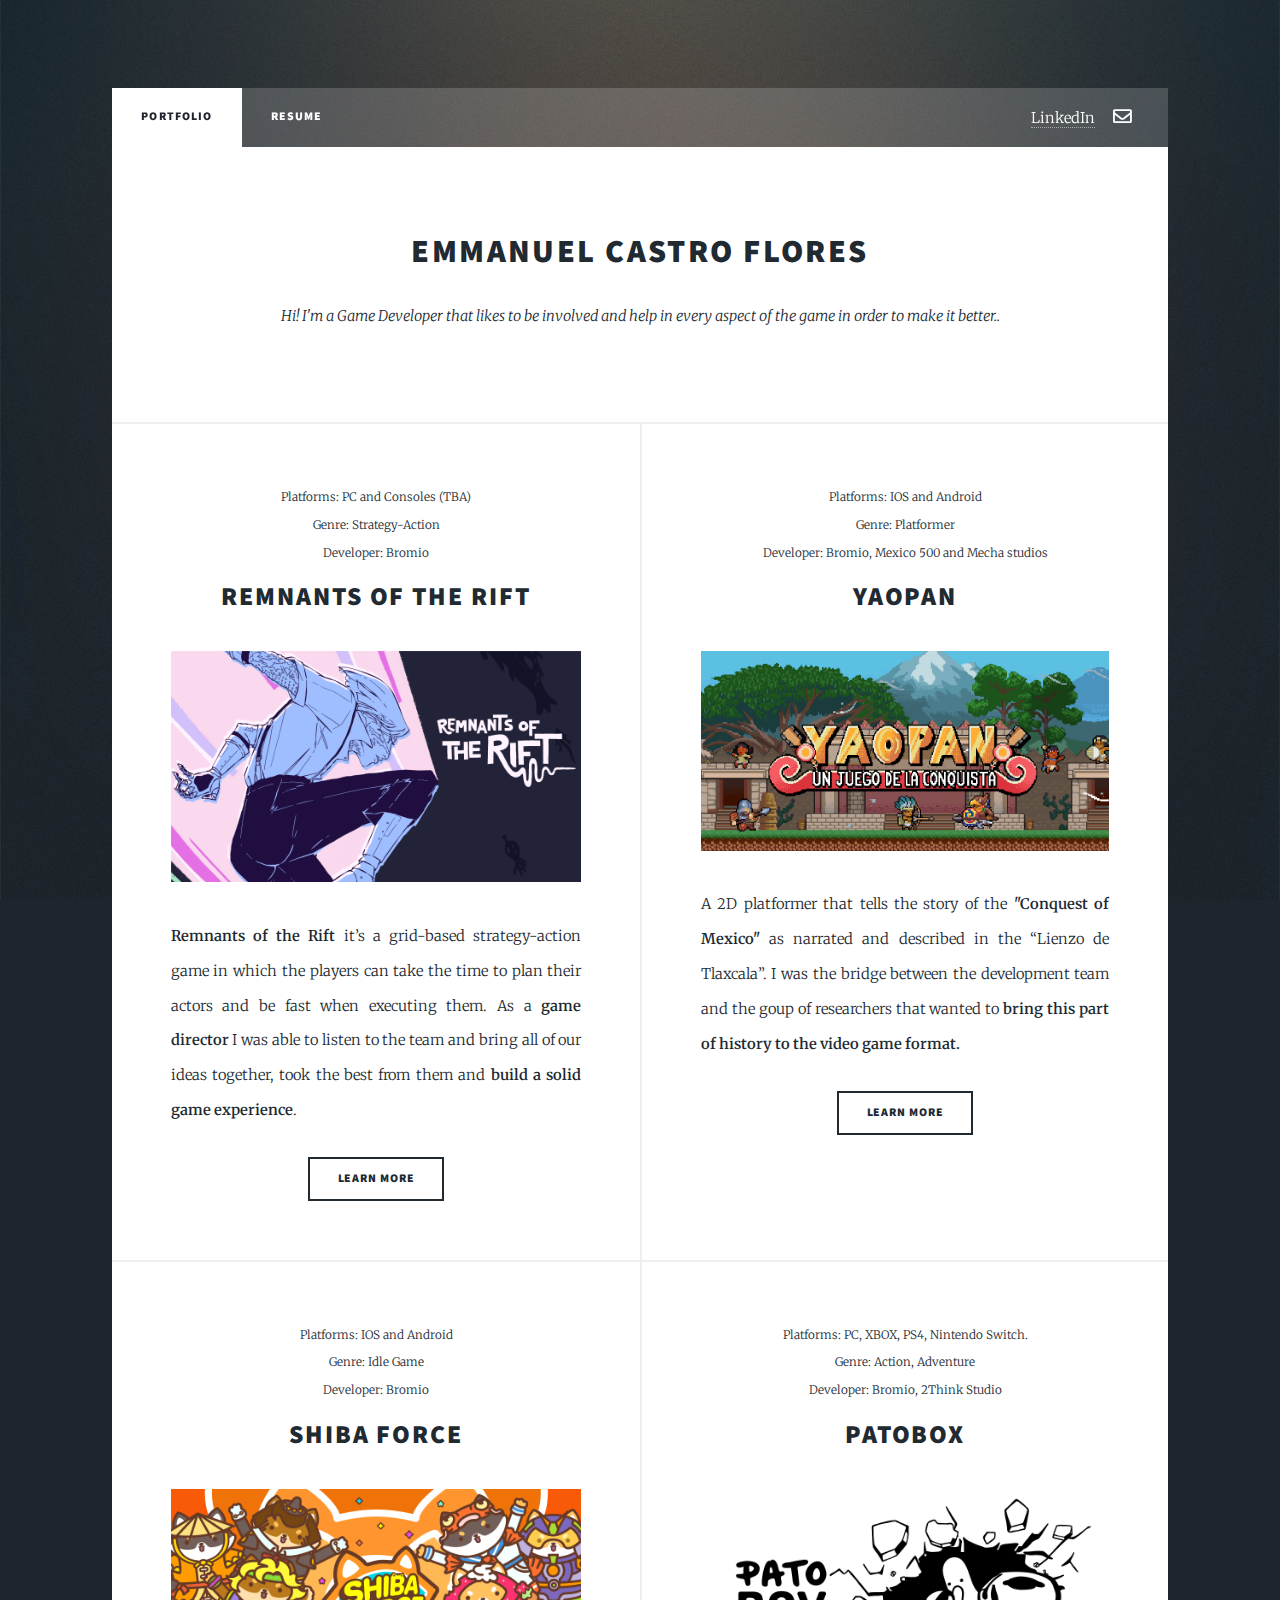
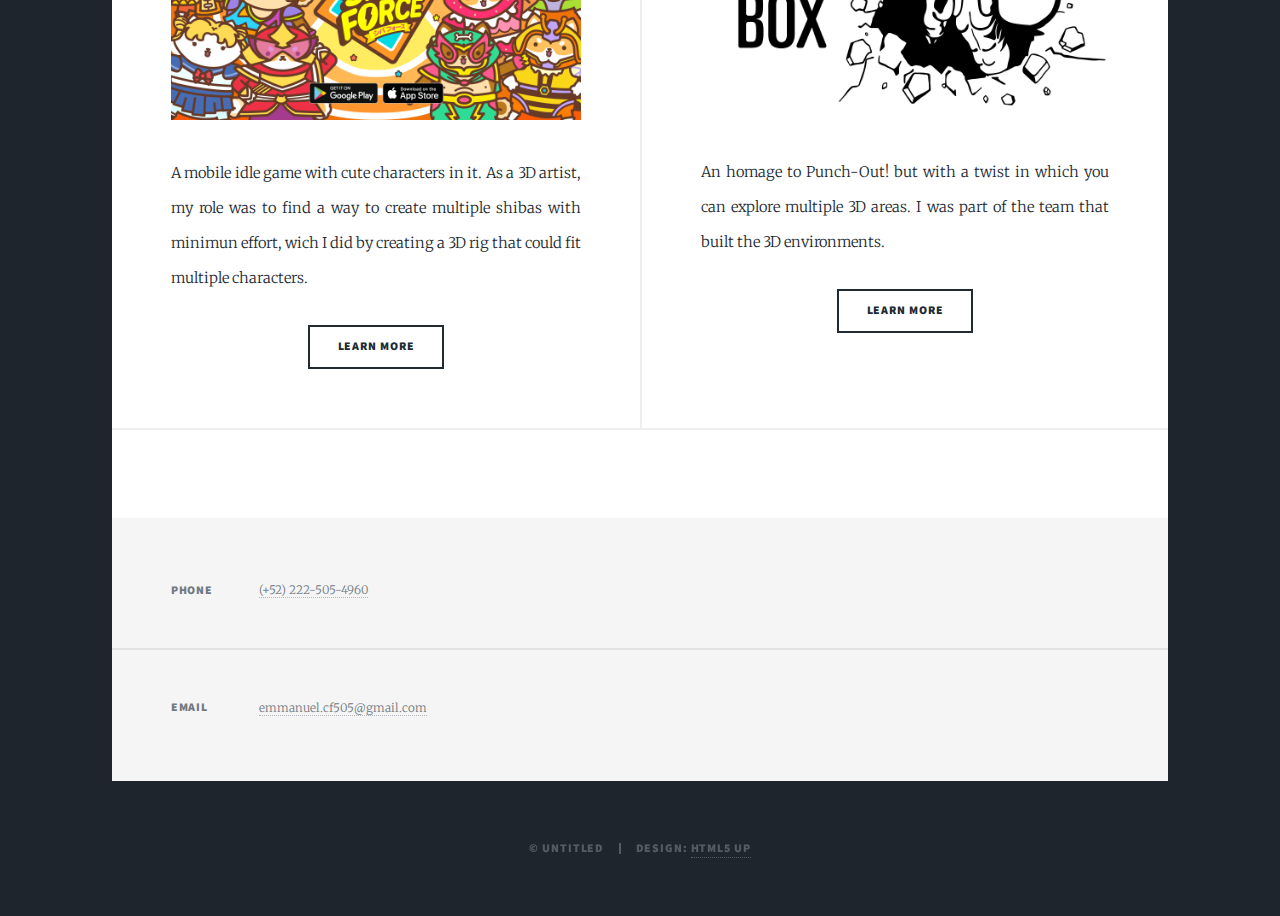
==== index.html @ bc444dff "Add files via upload" ====
<!DOCTYPE HTML>
<!--
	Massively by HTML5 UP
	html5up.net | @ajlkn
	Free for personal and commercial use under the CCA 3.0 license (html5up.net/license)
-->
<html>
	<head>
		<title>Massively by HTML5 UP</title>
		<meta charset="utf-8" />
		<meta name="viewport" content="width=device-width, initial-scale=1, user-scalable=no" />
		<link rel="stylesheet" href="assets/css/main.css" />
		<noscript><link rel="stylesheet" href="assets/css/noscript.css" /></noscript>
	</head>
	<body class="is-preload">

		<!-- Wrapper -->
			<div id="wrapper" class="fade-in">

				<!-- Header -->
				<header id="header">
				</header>


				<!-- Nav -->
					<nav id="nav">
						<ul class="links">
							<li class="active"><a href="index.html">Portfolio</a></li>
							<li><a href="generic.html">Resume</a></li>
						</ul>
						<ul class="icons">
							<li><a href="https://www.linkedin.com/in/emmanuel-castro-flores-29677733"class = ><span class="label">LinkedIn</span></a></li>
							<li><a href="mailto:emmanuel.cf505@gmail.com" class =  "icon fa-envelope"><span class="label">Mail</span></a></li>
						</ul>
					</nav>

				<!-- Main -->
					<div id="main">

						<!-- Featured Post -->
							<article class="post featured">
								<header class="major">
									<h2><a>Emmanuel Castro Flores</a></h2>
									<p>Hi! I'm a Game Developer that likes to be involved and help in every aspect of the game in order to make it better..</p>
								</header>
							</article>

						<!-- Posts -->
							<section class="posts">
								<article>
									<header>
										<span class="date">Platforms: PC and Consoles (TBA)<br />
										Genre: Strategy-Action<br />
											Developer: Bromio</span>
										<h2><a href="https://store.steampowered.com/app/1656050/Remnants_of_the_Rift/">Remnants of The Rift<br /></a></h2>
									</header>
									<a href="https://store.steampowered.com/app/1656050/Remnants_of_the_Rift/" class="image fit"><img src="images/BannerTwitter_HD.png" alt="" /></a>
									<p><b>Remnants of the Rift</b> it’s a grid-based strategy-action game in which the players can take the time to plan their actors and be fast when executing them. 
										As a <b>game director</b> I was able to listen to the team and bring all of our ideas together, took the best from them and <b>build a solid game experience</b>.</p>
									<ul class="actions special">
										<li><a href="https://store.steampowered.com/app/1656050/Remnants_of_the_Rift/" class="button">Learn More</a></li>
									</ul>
								</article>
								<article>
									<header>
										<span class="date">Platforms: IOS and Android<br />
										Genre: Platformer<br />
											Developer: Bromio, Mexico 500 and Mecha studios</span>
										<h2><a href="https://play.google.com/store/apps/details?id=com.Bromio.Yaopan&hl=es_MX&gl=US">Yaopan<br /></a></h2>
									</header>
									<a href="https://play.google.com/store/apps/details?id=com.Bromio.Yaopan&hl=es_MX&gl=US" class="image fit"><img src="images/yaopan.png" alt="" /></a>
									<p>A 2D platformer that tells the story of  the <b>"Conquest of Mexico"</b> as narrated and described in the “Lienzo de Tlaxcala”. 
										I was the bridge between the development team and the goup of researchers that wanted to <b>bring this part of history 
										to the video game format.</b> </p>
									<ul class="actions special">
										<li><a href="https://play.google.com/store/apps/details?id=com.Bromio.Yaopan&hl=es_MX&gl=US" class="button">Learn More</a></li>
									</ul>
								</article>
								<article>
									<header>
										<span class="date">Platforms: IOS and Android<br />
										Genre: Idle Game<br />
											Developer: Bromio</span>
										<h2><a href="https://www.youtube.com/watch?v=86QSCsn5VqY">Shiba Force<br /></a></h2>
									</header>
									<a href="https://www.youtube.com/watch?v=86QSCsn5VqY" class="image fit"><img src="images/shiba-force-thumbnail-trailer (1).png" alt="" /></a>
									<p>A mobile idle game with cute characters in it. As a 3D artist, my role was to find a way to
										create multiple shibas with minimun effort, wich I did by creating a 3D rig that could
										fit multiple characters.</p>
									<ul class="actions special">
										<li><a href="https://www.youtube.com/watch?v=86QSCsn5VqY" class="button">Learn More</a></li>
									</ul>
								</article>
								<article>
									<header>
										<span class="date">Platforms: PC, XBOX, PS4, Nintendo Switch.<br />
										Genre: Action, Adventure<br />
											Developer: Bromio, 2Think Studio</span>
										<h2><a href="https://store.steampowered.com/app/682080/Pato_Box/">Patobox<br /></a></h2>
									</header>
									<a href="https://store.steampowered.com/app/682080/Pato_Box/" class="image fit"><img src="images/patobox2.png" alt="" /></a>
									<p>An homage to Punch-Out! but with a twist in which you can explore multiple 3D areas. 
										I was part of the team that built the 3D environments. </p>
									<ul class="actions special">
										<li><a href="https://store.steampowered.com/app/682080/Pato_Box/" class="button">Learn More</a></li>
									</ul>
								</article>
							</section>

						<!-- Footer -->
							<footer>
							</footer>
					</div>

				<!-- Footer -->
					<footer id="footer">
					
						<section class="split contact">
							<section>
								<h3>Phone</h3>
								<p><a href="#">(+52) 222-505-4960</a></p>
							</section>
							<section>
								<h3>Email</h3>
								<p><a href="mailto:emmanuel.cf505@gmail.com"> emmanuel.cf505@gmail.com</a></p>
							</section>
					</footer>

				<!-- Copyright -->
					<div id="copyright">
						<ul><li>&copy; Untitled</li><li>Design: <a href="https://html5up.net">HTML5 UP</a></li></ul>
					</div>

			</div>

		<!-- Scripts -->
			<script src="assets/js/jquery.min.js"></script>
			<script src="assets/js/jquery.scrollex.min.js"></script>
			<script src="assets/js/jquery.scrolly.min.js"></script>
			<script src="assets/js/browser.min.js"></script>
			<script src="assets/js/breakpoints.min.js"></script>
			<script src="assets/js/util.js"></script>
			<script src="assets/js/main.js"></script>

	</body>
</html>
---- assets/css/main.css ----
@import url(fontawesome-all.min.css);
@import url("https://fonts.googleapis.com/css?family=Merriweather:300,700,300italic,700italic|Source+Sans+Pro:900");

/*
	Massively by HTML5 UP
	html5up.net | @ajlkn
	Free for personal and commercial use under the CCA 3.0 license (html5up.net/license)
*/

html, body, div, span, applet, object,
iframe, h1, h2, h3, h4, h5, h6, p, blockquote,
pre, a, abbr, acronym, address, big, cite,
code, del, dfn, em, img, ins, kbd, q, s, samp,
small, strike, strong, sub, sup, tt, var, b,
u, i, center, dl, dt, dd, ol, ul, li, fieldset,
form, label, legend, table, caption, tbody,
tfoot, thead, tr, th, td, article, aside,
canvas, details, embed, figure, figcaption,
footer, header, hgroup, menu, nav, output, ruby,
section, summary, time, mark, audio, video {
	margin: 0;
	padding: 0;
	border: 0;
	font-size: 100%;
	font: inherit;
	vertical-align: baseline;}

article, aside, details, figcaption, figure,
footer, header, hgroup, menu, nav, section {
	display: block;}

body {
	line-height: 1;
}

ol, ul {
	list-style: none;
}

blockquote, q {
	quotes: none;
}

	blockquote:before, blockquote:after, q:before, q:after {
		content: '';
		content: none;
	}

table {
	border-collapse: collapse;
	border-spacing: 0;
}

body {
	-webkit-text-size-adjust: none;
}

mark {
	background-color: transparent;
	color: inherit;
}

input::-moz-focus-inner {
	border: 0;
	padding: 0;
}

input, select, textarea {
	-moz-appearance: none;
	-webkit-appearance: none;
	-ms-appearance: none;
	appearance: none;
}

/* Basic */

	@-ms-viewport {
		width: device-width;
	}

	body {
		-ms-overflow-style: scrollbar;
	}

	@media screen and (max-width: 480px) {

		html, body {
			min-width: 320px;
		}

	}

	html {
		box-sizing: border-box;
	}

	*, *:before, *:after {
		box-sizing: inherit;
	}

	body {
		background-color: #1e252d;
	}

		body.is-preload *, body.is-preload *:before, body.is-preload *:after {
			-moz-animation: none !important;
			-webkit-animation: none !important;
			-ms-animation: none !important;
			animation: none !important;
			-moz-transition: none !important;
			-webkit-transition: none !important;
			-ms-transition: none !important;
			transition: none !important;
		}

/* Type */

	html {
		font-size: 16pt;
	}

		@media screen and (max-width: 1680px) {

			html {
				font-size: 12pt;
			}

		}

		@media screen and (max-width: 1280px) {

			html {
				font-size: 11pt;
			}

		}

		@media screen and (max-width: 360px) {

			html {
				font-size: 10pt;
			}

		}

	body {
		color: #212931;
	}

	body, input, select, textarea {
		font-family: "Merriweather", Georgia, serif;
		font-weight: 300;
		font-size: 1rem;
		line-height: 2.375;
	}

	a {
		-moz-transition: color 0.2s ease-in-out, background-color 0.2s ease-in-out, border-color 0.2s ease-in-out, box-shadow 0.2s ease-in-out;
		-webkit-transition: color 0.2s ease-in-out, background-color 0.2s ease-in-out, border-color 0.2s ease-in-out, box-shadow 0.2s ease-in-out;
		-ms-transition: color 0.2s ease-in-out, background-color 0.2s ease-in-out, border-color 0.2s ease-in-out, box-shadow 0.2s ease-in-out;
		transition: color 0.2s ease-in-out, background-color 0.2s ease-in-out, border-color 0.2s ease-in-out, box-shadow 0.2s ease-in-out;
		border-bottom: dotted 1px;
		text-decoration: none;
	}

		a:hover {
			border-bottom-color: transparent;
		}

	strong, b {
		font-weight: 600;
	}

	em, i {
		font-style: italic;
	}

	p {
		text-align: justify;
		margin: 0 0 2rem 0;
	}

	h1, h2, h3, h4, h5, h6 {
		font-family: "Source Sans Pro", Helvetica, sans-serif;
		font-weight: 900;
		line-height: 1.5;
		letter-spacing: 0.075em;
		text-transform: uppercase;
		margin: 0 0 1rem 0;
	}

		h1 a, h2 a, h3 a, h4 a, h5 a, h6 a {
			border-bottom: 0;
			color: inherit;
			text-decoration: none;
		}

	h1 {
		font-size: 4rem;
		line-height: 1.1;
		margin: 0 0 2rem 0;
	}

	h2 {
		font-size: 1.75rem;
		line-height: 1.3;
		margin: 0 0 1.5rem 0;
	}

	h3 {
		font-size: 1.25rem;
		margin: 0 0 1.5rem 0;
	}

	h4 {
		font-size: 1rem;
	}

	h5 {
		font-size: 0.9rem;
	}

	h6 {
		font-size: 0.8rem;
	}

	sub {
		font-size: 0.8rem;
		position: relative;
		top: 0.5rem;
	}

	sup {
		font-size: 0.8rem;
		position: relative;
		top: -0.5rem;
	}

	blockquote {
		border-left: solid 4px;
		font-style: italic;
		margin: 0 0 2rem 0;
		padding: 0.5rem 0 0.5rem 2rem;
	}

	code {
		border: solid 2px;
		font-family: "Courier New", monospace;
		font-size: 0.9rem;
		margin: 0 0.25rem;
		padding: 0.25rem 0.65rem;
	}

	pre {
		-webkit-overflow-scrolling: touch;
		font-family: "Courier New", monospace;
		font-size: 0.9rem;
		margin: 0 0 2rem 0;
	}

		pre code {
			display: block;
			line-height: 1.75;
			padding: 1rem 1.5rem;
			overflow-x: auto;
		}

	hr {
		border: 0;
		border-bottom: solid 2px;
		margin: 3rem 0;
	}

		hr.major {
			margin: 5rem 0;
		}

	.align-left {
		text-align: left;
	}

	.align-center {
		text-align: center;
	}

	.align-right {
		text-align: right;
	}

	input, select, textarea {
		color: #212931;
	}

	a {
		color: #212931;
		border-bottom-color: rgba(33, 41, 49, 0.5);
	}

		a:hover {
			border-bottom-color: transparent;
			color: #18bfef !important;
		}

	strong, b {
		color: #212931;
	}

	h1, h2, h3, h4, h5, h6 {
		color: #212931;
	}

	blockquote {
		border-left-color: #eeeeee;
	}

	code {
		background: rgba(220, 220, 220, 0.25);
		border-color: #eeeeee;
	}

	hr {
		border-bottom-color: #eeeeee;
	}

/* Row */

	.row {
		display: flex;
		flex-wrap: wrap;
		box-sizing: border-box;
		align-items: stretch;
	}

		.row > * {
			box-sizing: border-box;
		}

		.row.gtr-uniform > * > :last-child {
			margin-bottom: 0;
		}

		.row.aln-left {
			justify-content: flex-start;
		}

		.row.aln-center {
			justify-content: center;
		}

		.row.aln-right {
			justify-content: flex-end;
		}

		.row.aln-top {
			align-items: flex-start;
		}

		.row.aln-middle {
			align-items: center;
		}

		.row.aln-bottom {
			align-items: flex-end;
		}

		.row > .imp {
			order: -1;
		}

		.row > .col-1 {
			width: 8.33333%;
		}

		.row > .off-1 {
			margin-left: 8.33333%;
		}

		.row > .col-2 {
			width: 16.66667%;
		}

		.row > .off-2 {
			margin-left: 16.66667%;
		}

		.row > .col-3 {
			width: 25%;
		}

		.row > .off-3 {
			margin-left: 25%;
		}

		.row > .col-4 {
			width: 33.33333%;
		}

		.row > .off-4 {
			margin-left: 33.33333%;
		}

		.row > .col-5 {
			width: 41.66667%;
		}

		.row > .off-5 {
			margin-left: 41.66667%;
		}

		.row > .col-6 {
			width: 50%;
		}

		.row > .off-6 {
			margin-left: 50%;
		}

		.row > .col-7 {
			width: 58.33333%;
		}

		.row > .off-7 {
			margin-left: 58.33333%;
		}

		.row > .col-8 {
			width: 66.66667%;
		}

		.row > .off-8 {
			margin-left: 66.66667%;
		}

		.row > .col-9 {
			width: 75%;
		}

		.row > .off-9 {
			margin-left: 75%;
		}

		.row > .col-10 {
			width: 83.33333%;
		}

		.row > .off-10 {
			margin-left: 83.33333%;
		}

		.row > .col-11 {
			width: 91.66667%;
		}

		.row > .off-11 {
			margin-left: 91.66667%;
		}

		.row > .col-12 {
			width: 100%;
		}

		.row > .off-12 {
			margin-left: 100%;
		}

		.row.gtr-0 {
			margin-top: 0;
			margin-left: 0rem;
		}

			.row.gtr-0 > * {
				padding: 0 0 0 0rem;
			}

			.row.gtr-0.gtr-uniform {
				margin-top: 0rem;
			}

				.row.gtr-0.gtr-uniform > * {
					padding-top: 0rem;
				}

		.row.gtr-25 {
			margin-top: 0;
			margin-left: -0.375rem;
		}

			.row.gtr-25 > * {
				padding: 0 0 0 0.375rem;
			}

			.row.gtr-25.gtr-uniform {
				margin-top: -0.375rem;
			}

				.row.gtr-25.gtr-uniform > * {
					padding-top: 0.375rem;
				}

		.row.gtr-50 {
			margin-top: 0;
			margin-left: -0.75rem;
		}

			.row.gtr-50 > * {
				padding: 0 0 0 0.75rem;
			}

			.row.gtr-50.gtr-uniform {
				margin-top: -0.75rem;
			}

				.row.gtr-50.gtr-uniform > * {
					padding-top: 0.75rem;
				}

		.row {
			margin-top: 0;
			margin-left: -1.5rem;
		}

			.row > * {
				padding: 0 0 0 1.5rem;
			}

			.row.gtr-uniform {
				margin-top: -1.5rem;
			}

				.row.gtr-uniform > * {
					padding-top: 1.5rem;
				}

		.row.gtr-150 {
			margin-top: 0;
			margin-left: -2.25rem;
		}

			.row.gtr-150 > * {
				padding: 0 0 0 2.25rem;
			}

			.row.gtr-150.gtr-uniform {
				margin-top: -2.25rem;
			}

				.row.gtr-150.gtr-uniform > * {
					padding-top: 2.25rem;
				}

		.row.gtr-200 {
			margin-top: 0;
			margin-left: -3rem;
		}

			.row.gtr-200 > * {
				padding: 0 0 0 3rem;
			}

			.row.gtr-200.gtr-uniform {
				margin-top: -3rem;
			}

				.row.gtr-200.gtr-uniform > * {
					padding-top: 3rem;
				}

		@media screen and (max-width: 1680px) {

			.row {
				display: flex;
				flex-wrap: wrap;
				box-sizing: border-box;
				align-items: stretch;
			}

				.row > * {
					box-sizing: border-box;
				}

				.row.gtr-uniform > * > :last-child {
					margin-bottom: 0;
				}

				.row.aln-left {
					justify-content: flex-start;
				}

				.row.aln-center {
					justify-content: center;
				}

				.row.aln-right {
					justify-content: flex-end;
				}

				.row.aln-top {
					align-items: flex-start;
				}

				.row.aln-middle {
					align-items: center;
				}

				.row.aln-bottom {
					align-items: flex-end;
				}

				.row > .imp-xlarge {
					order: -1;
				}

				.row > .col-1-xlarge {
					width: 8.33333%;
				}

				.row > .off-1-xlarge {
					margin-left: 8.33333%;
				}

				.row > .col-2-xlarge {
					width: 16.66667%;
				}

				.row > .off-2-xlarge {
					margin-left: 16.66667%;
				}

				.row > .col-3-xlarge {
					width: 25%;
				}

				.row > .off-3-xlarge {
					margin-left: 25%;
				}

				.row > .col-4-xlarge {
					width: 33.33333%;
				}

				.row > .off-4-xlarge {
					margin-left: 33.33333%;
				}

				.row > .col-5-xlarge {
					width: 41.66667%;
				}

				.row > .off-5-xlarge {
					margin-left: 41.66667%;
				}

				.row > .col-6-xlarge {
					width: 50%;
				}

				.row > .off-6-xlarge {
					margin-left: 50%;
				}

				.row > .col-7-xlarge {
					width: 58.33333%;
				}

				.row > .off-7-xlarge {
					margin-left: 58.33333%;
				}

				.row > .col-8-xlarge {
					width: 66.66667%;
				}

				.row > .off-8-xlarge {
					margin-left: 66.66667%;
				}

				.row > .col-9-xlarge {
					width: 75%;
				}

				.row > .off-9-xlarge {
					margin-left: 75%;
				}

				.row > .col-10-xlarge {
					width: 83.33333%;
				}

				.row > .off-10-xlarge {
					margin-left: 83.33333%;
				}

				.row > .col-11-xlarge {
					width: 91.66667%;
				}

				.row > .off-11-xlarge {
					margin-left: 91.66667%;
				}

				.row > .col-12-xlarge {
					width: 100%;
				}

				.row > .off-12-xlarge {
					margin-left: 100%;
				}

				.row.gtr-0 {
					margin-top: 0;
					margin-left: 0rem;
				}

					.row.gtr-0 > * {
						padding: 0 0 0 0rem;
					}

					.row.gtr-0.gtr-uniform {
						margin-top: 0rem;
					}

						.row.gtr-0.gtr-uniform > * {
							padding-top: 0rem;
						}

				.row.gtr-25 {
					margin-top: 0;
					margin-left: -0.375rem;
				}

					.row.gtr-25 > * {
						padding: 0 0 0 0.375rem;
					}

					.row.gtr-25.gtr-uniform {
						margin-top: -0.375rem;
					}

						.row.gtr-25.gtr-uniform > * {
							padding-top: 0.375rem;
						}

				.row.gtr-50 {
					margin-top: 0;
					margin-left: -0.75rem;
				}

					.row.gtr-50 > * {
						padding: 0 0 0 0.75rem;
					}

					.row.gtr-50.gtr-uniform {
						margin-top: -0.75rem;
					}

						.row.gtr-50.gtr-uniform > * {
							padding-top: 0.75rem;
						}

				.row {
					margin-top: 0;
					margin-left: -1.5rem;
				}

					.row > * {
						padding: 0 0 0 1.5rem;
					}

					.row.gtr-uniform {
						margin-top: -1.5rem;
					}

						.row.gtr-uniform > * {
							padding-top: 1.5rem;
						}

				.row.gtr-150 {
					margin-top: 0;
					margin-left: -2.25rem;
				}

					.row.gtr-150 > * {
						padding: 0 0 0 2.25rem;
					}

					.row.gtr-150.gtr-uniform {
						margin-top: -2.25rem;
					}

						.row.gtr-150.gtr-uniform > * {
							padding-top: 2.25rem;
						}

				.row.gtr-200 {
					margin-top: 0;
					margin-left: -3rem;
				}

					.row.gtr-200 > * {
						padding: 0 0 0 3rem;
					}

					.row.gtr-200.gtr-uniform {
						margin-top: -3rem;
					}

						.row.gtr-200.gtr-uniform > * {
							padding-top: 3rem;
						}

		}

		@media screen and (max-width: 1280px) {

			.row {
				display: flex;
				flex-wrap: wrap;
				box-sizing: border-box;
				align-items: stretch;
			}

				.row > * {
					box-sizing: border-box;
				}

				.row.gtr-uniform > * > :last-child {
					margin-bottom: 0;
				}

				.row.aln-left {
					justify-content: flex-start;
				}

				.row.aln-center {
					justify-content: center;
				}

				.row.aln-right {
					justify-content: flex-end;
				}

				.row.aln-top {
					align-items: flex-start;
				}

				.row.aln-middle {
					align-items: center;
				}

				.row.aln-bottom {
					align-items: flex-end;
				}

				.row > .imp-large {
					order: -1;
				}

				.row > .col-1-large {
					width: 8.33333%;
				}

				.row > .off-1-large {
					margin-left: 8.33333%;
				}

				.row > .col-2-large {
					width: 16.66667%;
				}

				.row > .off-2-large {
					margin-left: 16.66667%;
				}

				.row > .col-3-large {
					width: 25%;
				}

				.row > .off-3-large {
					margin-left: 25%;
				}

				.row > .col-4-large {
					width: 33.33333%;
				}

				.row > .off-4-large {
					margin-left: 33.33333%;
				}

				.row > .col-5-large {
					width: 41.66667%;
				}

				.row > .off-5-large {
					margin-left: 41.66667%;
				}

				.row > .col-6-large {
					width: 50%;
				}

				.row > .off-6-large {
					margin-left: 50%;
				}

				.row > .col-7-large {
					width: 58.33333%;
				}

				.row > .off-7-large {
					margin-left: 58.33333%;
				}

				.row > .col-8-large {
					width: 66.66667%;
				}

				.row > .off-8-large {
					margin-left: 66.66667%;
				}

				.row > .col-9-large {
					width: 75%;
				}

				.row > .off-9-large {
					margin-left: 75%;
				}

				.row > .col-10-large {
					width: 83.33333%;
				}

				.row > .off-10-large {
					margin-left: 83.33333%;
				}

				.row > .col-11-large {
					width: 91.66667%;
				}

				.row > .off-11-large {
					margin-left: 91.66667%;
				}

				.row > .col-12-large {
					width: 100%;
				}

				.row > .off-12-large {
					margin-left: 100%;
				}

				.row.gtr-0 {
					margin-top: 0;
					margin-left: 0rem;
				}

					.row.gtr-0 > * {
						padding: 0 0 0 0rem;
					}

					.row.gtr-0.gtr-uniform {
						margin-top: 0rem;
					}

						.row.gtr-0.gtr-uniform > * {
							padding-top: 0rem;
						}

				.row.gtr-25 {
					margin-top: 0;
					margin-left: -0.375rem;
				}

					.row.gtr-25 > * {
						padding: 0 0 0 0.375rem;
					}

					.row.gtr-25.gtr-uniform {
						margin-top: -0.375rem;
					}

						.row.gtr-25.gtr-uniform > * {
							padding-top: 0.375rem;
						}

				.row.gtr-50 {
					margin-top: 0;
					margin-left: -0.75rem;
				}

					.row.gtr-50 > * {
						padding: 0 0 0 0.75rem;
					}

					.row.gtr-50.gtr-uniform {
						margin-top: -0.75rem;
					}

						.row.gtr-50.gtr-uniform > * {
							padding-top: 0.75rem;
						}

				.row {
					margin-top: 0;
					margin-left: -1.5rem;
				}

					.row > * {
						padding: 0 0 0 1.5rem;
					}

					.row.gtr-uniform {
						margin-top: -1.5rem;
					}

						.row.gtr-uniform > * {
							padding-top: 1.5rem;
						}

				.row.gtr-150 {
					margin-top: 0;
					margin-left: -2.25rem;
				}

					.row.gtr-150 > * {
						padding: 0 0 0 2.25rem;
					}

					.row.gtr-150.gtr-uniform {
						margin-top: -2.25rem;
					}

						.row.gtr-150.gtr-uniform > * {
							padding-top: 2.25rem;
						}

				.row.gtr-200 {
					margin-top: 0;
					margin-left: -3rem;
				}

					.row.gtr-200 > * {
						padding: 0 0 0 3rem;
					}

					.row.gtr-200.gtr-uniform {
						margin-top: -3rem;
					}

						.row.gtr-200.gtr-uniform > * {
							padding-top: 3rem;
						}

		}

		@media screen and (max-width: 980px) {

			.row {
				display: flex;
				flex-wrap: wrap;
				box-sizing: border-box;
				align-items: stretch;
			}

				.row > * {
					box-sizing: border-box;
				}

				.row.gtr-uniform > * > :last-child {
					margin-bottom: 0;
				}

				.row.aln-left {
					justify-content: flex-start;
				}

				.row.aln-center {
					justify-content: center;
				}

				.row.aln-right {
					justify-content: flex-end;
				}

				.row.aln-top {
					align-items: flex-start;
				}

				.row.aln-middle {
					align-items: center;
				}

				.row.aln-bottom {
					align-items: flex-end;
				}

				.row > .imp-medium {
					order: -1;
				}

				.row > .col-1-medium {
					width: 8.33333%;
				}

				.row > .off-1-medium {
					margin-left: 8.33333%;
				}

				.row > .col-2-medium {
					width: 16.66667%;
				}

				.row > .off-2-medium {
					margin-left: 16.66667%;
				}

				.row > .col-3-medium {
					width: 25%;
				}

				.row > .off-3-medium {
					margin-left: 25%;
				}

				.row > .col-4-medium {
					width: 33.33333%;
				}

				.row > .off-4-medium {
					margin-left: 33.33333%;
				}

				.row > .col-5-medium {
					width: 41.66667%;
				}

				.row > .off-5-medium {
					margin-left: 41.66667%;
				}

				.row > .col-6-medium {
					width: 50%;
				}

				.row > .off-6-medium {
					margin-left: 50%;
				}

				.row > .col-7-medium {
					width: 58.33333%;
				}

				.row > .off-7-medium {
					margin-left: 58.33333%;
				}

				.row > .col-8-medium {
					width: 66.66667%;
				}

				.row > .off-8-medium {
					margin-left: 66.66667%;
				}

				.row > .col-9-medium {
					width: 75%;
				}

				.row > .off-9-medium {
					margin-left: 75%;
				}

				.row > .col-10-medium {
					width: 83.33333%;
				}

				.row > .off-10-medium {
					margin-left: 83.33333%;
				}

				.row > .col-11-medium {
					width: 91.66667%;
				}

				.row > .off-11-medium {
					margin-left: 91.66667%;
				}

				.row > .col-12-medium {
					width: 100%;
				}

				.row > .off-12-medium {
					margin-left: 100%;
				}

				.row.gtr-0 {
					margin-top: 0;
					margin-left: 0rem;
				}

					.row.gtr-0 > * {
						padding: 0 0 0 0rem;
					}

					.row.gtr-0.gtr-uniform {
						margin-top: 0rem;
					}

						.row.gtr-0.gtr-uniform > * {
							padding-top: 0rem;
						}

				.row.gtr-25 {
					margin-top: 0;
					margin-left: -0.375rem;
				}

					.row.gtr-25 > * {
						padding: 0 0 0 0.375rem;
					}

					.row.gtr-25.gtr-uniform {
						margin-top: -0.375rem;
					}

						.row.gtr-25.gtr-uniform > * {
							padding-top: 0.375rem;
						}

				.row.gtr-50 {
					margin-top: 0;
					margin-left: -0.75rem;
				}

					.row.gtr-50 > * {
						padding: 0 0 0 0.75rem;
					}

					.row.gtr-50.gtr-uniform {
						margin-top: -0.75rem;
					}

						.row.gtr-50.gtr-uniform > * {
							padding-top: 0.75rem;
						}

				.row {
					margin-top: 0;
					margin-left: -1.5rem;
				}

					.row > * {
						padding: 0 0 0 1.5rem;
					}

					.row.gtr-uniform {
						margin-top: -1.5rem;
					}

						.row.gtr-uniform > * {
							padding-top: 1.5rem;
						}

				.row.gtr-150 {
					margin-top: 0;
					margin-left: -2.25rem;
				}

					.row.gtr-150 > * {
						padding: 0 0 0 2.25rem;
					}

					.row.gtr-150.gtr-uniform {
						margin-top: -2.25rem;
					}

						.row.gtr-150.gtr-uniform > * {
							padding-top: 2.25rem;
						}

				.row.gtr-200 {
					margin-top: 0;
					margin-left: -3rem;
				}

					.row.gtr-200 > * {
						padding: 0 0 0 3rem;
					}

					.row.gtr-200.gtr-uniform {
						margin-top: -3rem;
					}

						.row.gtr-200.gtr-uniform > * {
							padding-top: 3rem;
						}

		}

		@media screen and (max-width: 736px) {

			.row {
				display: flex;
				flex-wrap: wrap;
				box-sizing: border-box;
				align-items: stretch;
			}

				.row > * {
					box-sizing: border-box;
				}

				.row.gtr-uniform > * > :last-child {
					margin-bottom: 0;
				}

				.row.aln-left {
					justify-content: flex-start;
				}

				.row.aln-center {
					justify-content: center;
				}

				.row.aln-right {
					justify-content: flex-end;
				}

				.row.aln-top {
					align-items: flex-start;
				}

				.row.aln-middle {
					align-items: center;
				}

				.row.aln-bottom {
					align-items: flex-end;
				}

				.row > .imp-small {
					order: -1;
				}

				.row > .col-1-small {
					width: 8.33333%;
				}

				.row > .off-1-small {
					margin-left: 8.33333%;
				}

				.row > .col-2-small {
					width: 16.66667%;
				}

				.row > .off-2-small {
					margin-left: 16.66667%;
				}

				.row > .col-3-small {
					width: 25%;
				}

				.row > .off-3-small {
					margin-left: 25%;
				}

				.row > .col-4-small {
					width: 33.33333%;
				}

				.row > .off-4-small {
					margin-left: 33.33333%;
				}

				.row > .col-5-small {
					width: 41.66667%;
				}

				.row > .off-5-small {
					margin-left: 41.66667%;
				}

				.row > .col-6-small {
					width: 50%;
				}

				.row > .off-6-small {
					margin-left: 50%;
				}

				.row > .col-7-small {
					width: 58.33333%;
				}

				.row > .off-7-small {
					margin-left: 58.33333%;
				}

				.row > .col-8-small {
					width: 66.66667%;
				}

				.row > .off-8-small {
					margin-left: 66.66667%;
				}

				.row > .col-9-small {
					width: 75%;
				}

				.row > .off-9-small {
					margin-left: 75%;
				}

				.row > .col-10-small {
					width: 83.33333%;
				}

				.row > .off-10-small {
					margin-left: 83.33333%;
				}

				.row > .col-11-small {
					width: 91.66667%;
				}

				.row > .off-11-small {
					margin-left: 91.66667%;
				}

				.row > .col-12-small {
					width: 100%;
				}

				.row > .off-12-small {
					margin-left: 100%;
				}

				.row.gtr-0 {
					margin-top: 0;
					margin-left: 0rem;
				}

					.row.gtr-0 > * {
						padding: 0 0 0 0rem;
					}

					.row.gtr-0.gtr-uniform {
						margin-top: 0rem;
					}

						.row.gtr-0.gtr-uniform > * {
							padding-top: 0rem;
						}

				.row.gtr-25 {
					margin-top: 0;
					margin-left: -0.375rem;
				}

					.row.gtr-25 > * {
						padding: 0 0 0 0.375rem;
					}

					.row.gtr-25.gtr-uniform {
						margin-top: -0.375rem;
					}

						.row.gtr-25.gtr-uniform > * {
							padding-top: 0.375rem;
						}

				.row.gtr-50 {
					margin-top: 0;
					margin-left: -0.75rem;
				}

					.row.gtr-50 > * {
						padding: 0 0 0 0.75rem;
					}

					.row.gtr-50.gtr-uniform {
						margin-top: -0.75rem;
					}

						.row.gtr-50.gtr-uniform > * {
							padding-top: 0.75rem;
						}

				.row {
					margin-top: 0;
					margin-left: -1.5rem;
				}

					.row > * {
						padding: 0 0 0 1.5rem;
					}

					.row.gtr-uniform {
						margin-top: -1.5rem;
					}

						.row.gtr-uniform > * {
							padding-top: 1.5rem;
						}

				.row.gtr-150 {
					margin-top: 0;
					margin-left: -2.25rem;
				}

					.row.gtr-150 > * {
						padding: 0 0 0 2.25rem;
					}

					.row.gtr-150.gtr-uniform {
						margin-top: -2.25rem;
					}

						.row.gtr-150.gtr-uniform > * {
							padding-top: 2.25rem;
						}

				.row.gtr-200 {
					margin-top: 0;
					margin-left: -3rem;
				}

					.row.gtr-200 > * {
						padding: 0 0 0 3rem;
					}

					.row.gtr-200.gtr-uniform {
						margin-top: -3rem;
					}

						.row.gtr-200.gtr-uniform > * {
							padding-top: 3rem;
						}

		}

		@media screen and (max-width: 480px) {

			.row {
				display: flex;
				flex-wrap: wrap;
				box-sizing: border-box;
				align-items: stretch;
			}

				.row > * {
					box-sizing: border-box;
				}

				.row.gtr-uniform > * > :last-child {
					margin-bottom: 0;
				}

				.row.aln-left {
					justify-content: flex-start;
				}

				.row.aln-center {
					justify-content: center;
				}

				.row.aln-right {
					justify-content: flex-end;
				}

				.row.aln-top {
					align-items: flex-start;
				}

				.row.aln-middle {
					align-items: center;
				}

				.row.aln-bottom {
					align-items: flex-end;
				}

				.row > .imp-xsmall {
					order: -1;
				}

				.row > .col-1-xsmall {
					width: 8.33333%;
				}

				.row > .off-1-xsmall {
					margin-left: 8.33333%;
				}

				.row > .col-2-xsmall {
					width: 16.66667%;
				}

				.row > .off-2-xsmall {
					margin-left: 16.66667%;
				}

				.row > .col-3-xsmall {
					width: 25%;
				}

				.row > .off-3-xsmall {
					margin-left: 25%;
				}

				.row > .col-4-xsmall {
					width: 33.33333%;
				}

				.row > .off-4-xsmall {
					margin-left: 33.33333%;
				}

				.row > .col-5-xsmall {
					width: 41.66667%;
				}

				.row > .off-5-xsmall {
					margin-left: 41.66667%;
				}

				.row > .col-6-xsmall {
					width: 50%;
				}

				.row > .off-6-xsmall {
					margin-left: 50%;
				}

				.row > .col-7-xsmall {
					width: 58.33333%;
				}

				.row > .off-7-xsmall {
					margin-left: 58.33333%;
				}

				.row > .col-8-xsmall {
					width: 66.66667%;
				}

				.row > .off-8-xsmall {
					margin-left: 66.66667%;
				}

				.row > .col-9-xsmall {
					width: 75%;
				}

				.row > .off-9-xsmall {
					margin-left: 75%;
				}

				.row > .col-10-xsmall {
					width: 83.33333%;
				}

				.row > .off-10-xsmall {
					margin-left: 83.33333%;
				}

				.row > .col-11-xsmall {
					width: 91.66667%;
				}

				.row > .off-11-xsmall {
					margin-left: 91.66667%;
				}

				.row > .col-12-xsmall {
					width: 100%;
				}

				.row > .off-12-xsmall {
					margin-left: 100%;
				}

				.row.gtr-0 {
					margin-top: 0;
					margin-left: 0rem;
				}

					.row.gtr-0 > * {
						padding: 0 0 0 0rem;
					}

					.row.gtr-0.gtr-uniform {
						margin-top: 0rem;
					}

						.row.gtr-0.gtr-uniform > * {
							padding-top: 0rem;
						}

				.row.gtr-25 {
					margin-top: 0;
					margin-left: -0.375rem;
				}

					.row.gtr-25 > * {
						padding: 0 0 0 0.375rem;
					}

					.row.gtr-25.gtr-uniform {
						margin-top: -0.375rem;
					}

						.row.gtr-25.gtr-uniform > * {
							padding-top: 0.375rem;
						}

				.row.gtr-50 {
					margin-top: 0;
					margin-left: -0.75rem;
				}

					.row.gtr-50 > * {
						padding: 0 0 0 0.75rem;
					}

					.row.gtr-50.gtr-uniform {
						margin-top: -0.75rem;
					}

						.row.gtr-50.gtr-uniform > * {
							padding-top: 0.75rem;
						}

				.row {
					margin-top: 0;
					margin-left: -1.5rem;
				}

					.row > * {
						padding: 0 0 0 1.5rem;
					}

					.row.gtr-uniform {
						margin-top: -1.5rem;
					}

						.row.gtr-uniform > * {
							padding-top: 1.5rem;
						}

				.row.gtr-150 {
					margin-top: 0;
					margin-left: -2.25rem;
				}

					.row.gtr-150 > * {
						padding: 0 0 0 2.25rem;
					}

					.row.gtr-150.gtr-uniform {
						margin-top: -2.25rem;
					}

						.row.gtr-150.gtr-uniform > * {
							padding-top: 2.25rem;
						}

				.row.gtr-200 {
					margin-top: 0;
					margin-left: -3rem;
				}

					.row.gtr-200 > * {
						padding: 0 0 0 3rem;
					}

					.row.gtr-200.gtr-uniform {
						margin-top: -3rem;
					}

						.row.gtr-200.gtr-uniform > * {
							padding-top: 3rem;
						}

		}

		@media screen and (max-width: 360px) {

			.row {
				display: flex;
				flex-wrap: wrap;
				box-sizing: border-box;
				align-items: stretch;
			}

				.row > * {
					box-sizing: border-box;
				}

				.row.gtr-uniform > * > :last-child {
					margin-bottom: 0;
				}

				.row.aln-left {
					justify-content: flex-start;
				}

				.row.aln-center {
					justify-content: center;
				}

				.row.aln-right {
					justify-content: flex-end;
				}

				.row.aln-top {
					align-items: flex-start;
				}

				.row.aln-middle {
					align-items: center;
				}

				.row.aln-bottom {
					align-items: flex-end;
				}

				.row > .imp-xxsmall {
					order: -1;
				}

				.row > .col-1-xxsmall {
					width: 8.33333%;
				}

				.row > .off-1-xxsmall {
					margin-left: 8.33333%;
				}

				.row > .col-2-xxsmall {
					width: 16.66667%;
				}

				.row > .off-2-xxsmall {
					margin-left: 16.66667%;
				}

				.row > .col-3-xxsmall {
					width: 25%;
				}

				.row > .off-3-xxsmall {
					margin-left: 25%;
				}

				.row > .col-4-xxsmall {
					width: 33.33333%;
				}

				.row > .off-4-xxsmall {
					margin-left: 33.33333%;
				}

				.row > .col-5-xxsmall {
					width: 41.66667%;
				}

				.row > .off-5-xxsmall {
					margin-left: 41.66667%;
				}

				.row > .col-6-xxsmall {
					width: 50%;
				}

				.row > .off-6-xxsmall {
					margin-left: 50%;
				}

				.row > .col-7-xxsmall {
					width: 58.33333%;
				}

				.row > .off-7-xxsmall {
					margin-left: 58.33333%;
				}

				.row > .col-8-xxsmall {
					width: 66.66667%;
				}

				.row > .off-8-xxsmall {
					margin-left: 66.66667%;
				}

				.row > .col-9-xxsmall {
					width: 75%;
				}

				.row > .off-9-xxsmall {
					margin-left: 75%;
				}

				.row > .col-10-xxsmall {
					width: 83.33333%;
				}

				.row > .off-10-xxsmall {
					margin-left: 83.33333%;
				}

				.row > .col-11-xxsmall {
					width: 91.66667%;
				}

				.row > .off-11-xxsmall {
					margin-left: 91.66667%;
				}

				.row > .col-12-xxsmall {
					width: 100%;
				}

				.row > .off-12-xxsmall {
					margin-left: 100%;
				}

				.row.gtr-0 {
					margin-top: 0;
					margin-left: 0rem;
				}

					.row.gtr-0 > * {
						padding: 0 0 0 0rem;
					}

					.row.gtr-0.gtr-uniform {
						margin-top: 0rem;
					}

						.row.gtr-0.gtr-uniform > * {
							padding-top: 0rem;
						}

				.row.gtr-25 {
					margin-top: 0;
					margin-left: -0.375rem;
				}

					.row.gtr-25 > * {
						padding: 0 0 0 0.375rem;
					}

					.row.gtr-25.gtr-uniform {
						margin-top: -0.375rem;
					}

						.row.gtr-25.gtr-uniform > * {
							padding-top: 0.375rem;
						}

				.row.gtr-50 {
					margin-top: 0;
					margin-left: -0.75rem;
				}

					.row.gtr-50 > * {
						padding: 0 0 0 0.75rem;
					}

					.row.gtr-50.gtr-uniform {
						margin-top: -0.75rem;
					}

						.row.gtr-50.gtr-uniform > * {
							padding-top: 0.75rem;
						}

				.row {
					margin-top: 0;
					margin-left: -1.5rem;
				}

					.row > * {
						padding: 0 0 0 1.5rem;
					}

					.row.gtr-uniform {
						margin-top: -1.5rem;
					}

						.row.gtr-uniform > * {
							padding-top: 1.5rem;
						}

				.row.gtr-150 {
					margin-top: 0;
					margin-left: -2.25rem;
				}

					.row.gtr-150 > * {
						padding: 0 0 0 2.25rem;
					}

					.row.gtr-150.gtr-uniform {
						margin-top: -2.25rem;
					}

						.row.gtr-150.gtr-uniform > * {
							padding-top: 2.25rem;
						}

				.row.gtr-200 {
					margin-top: 0;
					margin-left: -3rem;
				}

					.row.gtr-200 > * {
						padding: 0 0 0 3rem;
					}

					.row.gtr-200.gtr-uniform {
						margin-top: -3rem;
					}

						.row.gtr-200.gtr-uniform > * {
							padding-top: 3rem;
						}

		}

/* Box */

	.box {
		border: solid 2px;
		margin-bottom: 2rem;
		padding: 1.5rem;
	}

		.box > :last-child,
		.box > :last-child > :last-child,
		.box > :last-child > :last-child > :last-child {
			margin-bottom: 0;
		}

		.box.alt {
			border: 0;
			border-radius: 0;
			padding: 0;
		}

	.box {
		border-color: #eeeeee;
	}

/* Button */

	input[type="submit"],
	input[type="reset"],
	input[type="button"],
	button,
	.button {
		-moz-appearance: none;
		-webkit-appearance: none;
		-ms-appearance: none;
		appearance: none;
		-moz-transition: background-color 0.2s ease-in-out, box-shadow 0.2s ease-in-out, color 0.2s ease-in-out;
		-webkit-transition: background-color 0.2s ease-in-out, box-shadow 0.2s ease-in-out, color 0.2s ease-in-out;
		-ms-transition: background-color 0.2s ease-in-out, box-shadow 0.2s ease-in-out, color 0.2s ease-in-out;
		transition: background-color 0.2s ease-in-out, box-shadow 0.2s ease-in-out, color 0.2s ease-in-out;
		border: 0;
		border-radius: 0;
		cursor: pointer;
		display: inline-block;
		font-family: "Source Sans Pro", Helvetica, sans-serif;
		font-size: 0.8rem;
		font-weight: 900;
		letter-spacing: 0.075em;
		height: 3rem;
		line-height: 3rem;
		padding: 0 2rem;
		text-align: center;
		text-decoration: none;
		text-transform: uppercase;
		white-space: nowrap;
	}

		input[type="submit"].icon:before,
		input[type="reset"].icon:before,
		input[type="button"].icon:before,
		button.icon:before,
		.button.icon:before {
			margin-right: 0.5rem;
		}

		input[type="submit"].icon.solo,
		input[type="reset"].icon.solo,
		input[type="button"].icon.solo,
		button.icon.solo,
		.button.icon.solo {
			position: relative;
			width: 4rem;
			height: 4rem;
			line-height: 4rem;
			border-radius: 4rem;
			text-indent: 4rem;
			overflow: hidden;
			padding: 0;
			white-space: nowrap;
		}

			input[type="submit"].icon.solo:before,
			input[type="reset"].icon.solo:before,
			input[type="button"].icon.solo:before,
			button.icon.solo:before,
			.button.icon.solo:before {
				position: absolute;
				display: block;
				top: 0;
				left: 0;
				width: inherit;
				height: inherit;
				line-height: inherit;
				font-size: 1.25rem;
				margin-right: 0;
				text-align: center;
				text-indent: 0;
			}

		input[type="submit"].fit,
		input[type="reset"].fit,
		input[type="button"].fit,
		button.fit,
		.button.fit {
			width: 100%;
		}

		input[type="submit"].small,
		input[type="reset"].small,
		input[type="button"].small,
		button.small,
		.button.small {
			font-size: 0.7rem;
			height: 2.5rem;
			line-height: 2.5rem;
			padding: 0 1.5rem;
		}

		input[type="submit"].large,
		input[type="reset"].large,
		input[type="button"].large,
		button.large,
		.button.large {
			font-size: 0.9rem;
			height: 3.5rem;
			line-height: 3.5rem;
			padding: 0 2.75rem;
		}

		@media screen and (max-width: 980px) {

			input[type="submit"],
			input[type="reset"],
			input[type="button"],
			button,
			.button {
				font-size: 0.9rem;
				height: 3.25rem;
				line-height: 3.25rem;
			}

				input[type="submit"].large,
				input[type="reset"].large,
				input[type="button"].large,
				button.large,
				.button.large {
					font-size: 1rem;
					height: 3.75rem;
					line-height: 3.75rem;
				}

		}

		input[type="submit"].disabled, input[type="submit"]:disabled,
		input[type="reset"].disabled,
		input[type="reset"]:disabled,
		input[type="button"].disabled,
		input[type="button"]:disabled,
		button.disabled,
		button:disabled,
		.button.disabled,
		.button:disabled {
			pointer-events: none;
			opacity: 0.25;
		}

	input[type="submit"],
	input[type="reset"],
	input[type="button"],
	button,
	.button {
		background-color: transparent;
		box-shadow: inset 0 0 0 2px #212931;
		color: #212931 !important;
	}

		input[type="submit"]:hover,
		input[type="reset"]:hover,
		input[type="button"]:hover,
		button:hover,
		.button:hover {
			box-shadow: inset 0 0 0 2px #18bfef;
			color: #18bfef !important;
		}

		input[type="submit"].primary,
		input[type="reset"].primary,
		input[type="button"].primary,
		button.primary,
		.button.primary {
			background-color: #212931;
			box-shadow: none;
			color: #ffffff !important;
		}

			input[type="submit"].primary:hover,
			input[type="reset"].primary:hover,
			input[type="button"].primary:hover,
			button.primary:hover,
			.button.primary:hover {
				background-color: #18bfef;
			}

/* Form */

	form {
		margin: 0 0 2rem 0;
	}

		form > :last-child {
			margin-bottom: 0;
		}

		form > .fields {
			display: -moz-flex;
			display: -webkit-flex;
			display: -ms-flex;
			display: flex;
			-moz-flex-wrap: wrap;
			-webkit-flex-wrap: wrap;
			-ms-flex-wrap: wrap;
			flex-wrap: wrap;
			width: calc(100% + 3rem);
			margin: -1.5rem 0 2rem -1.5rem;
		}

			form > .fields > .field {
				-moz-flex-grow: 0;
				-webkit-flex-grow: 0;
				-ms-flex-grow: 0;
				flex-grow: 0;
				-moz-flex-shrink: 0;
				-webkit-flex-shrink: 0;
				-ms-flex-shrink: 0;
				flex-shrink: 0;
				padding: 1.5rem 0 0 1.5rem;
				width: calc(100% - 1.5rem);
			}

				form > .fields > .field.half {
					width: calc(50% - 0.75rem);
				}

				form > .fields > .field.third {
					width: calc(100%/3 - 0.5rem);
				}

				form > .fields > .field.quarter {
					width: calc(25% - 0.375rem);
				}

		@media screen and (max-width: 480px) {

			form > .fields {
				width: calc(100% + 3rem);
				margin: -1.5rem 0 2rem -1.5rem;
			}

				form > .fields > .field {
					padding: 1.5rem 0 0 1.5rem;
					width: calc(100% - 1.5rem);
				}

					form > .fields > .field.half {
						width: calc(100% - 1.5rem);
					}

					form > .fields > .field.third {
						width: calc(100% - 1.5rem);
					}

					form > .fields > .field.quarter {
						width: calc(100% - 1.5rem);
					}

		}

	label {
		display: block;
		font-family: "Source Sans Pro", Helvetica, sans-serif;
		font-weight: 900;
		line-height: 1.5;
		letter-spacing: 0.075em;
		font-size: 0.8rem;
		text-transform: uppercase;
		margin: 0 0 0.75rem 0;
	}

		@media screen and (max-width: 980px) {

			label {
				font-size: 0.9rem;
			}

		}

	input[type="text"],
	input[type="password"],
	input[type="email"],
	select,
	textarea {
		-moz-appearance: none;
		-webkit-appearance: none;
		-ms-appearance: none;
		appearance: none;
		background: transparent;
		border-radius: 0;
		border: solid 2px;
		color: inherit;
		display: block;
		outline: 0;
		padding: 0 1rem;
		text-decoration: none;
		width: 100%;
	}

		input[type="text"]:invalid,
		input[type="password"]:invalid,
		input[type="email"]:invalid,
		select:invalid,
		textarea:invalid {
			box-shadow: none;
		}

	select {
		background-size: 1.25rem;
		background-repeat: no-repeat;
		background-position: calc(100% - 1rem) center;
		height: 3rem;
		padding-right: 3rem;
		text-overflow: ellipsis;
	}

		select:focus::-ms-value {
			background-color: transparent;
		}

		select::-ms-expand {
			display: none;
		}

	input[type="text"],
	input[type="password"],
	input[type="email"],
	select {
		height: 3rem;
	}

	textarea {
		padding: 0.75rem 1rem;
	}

	input[type="checkbox"],
	input[type="radio"] {
		-moz-appearance: none;
		-webkit-appearance: none;
		-ms-appearance: none;
		appearance: none;
		display: block;
		float: left;
		margin-right: -2rem;
		opacity: 0;
		width: 1rem;
		z-index: -1;
	}

		input[type="checkbox"] + label,
		input[type="radio"] + label {
			text-decoration: none;
			cursor: pointer;
			display: inline-block;
			font-size: 1rem;
			letter-spacing: 0;
			font-family: "Merriweather", Georgia, serif;
			text-transform: none;
			font-weight: 300;
			padding-left: 2.8rem;
			padding-right: 1rem;
			position: relative;
		}

			input[type="checkbox"] + label:before,
			input[type="radio"] + label:before {
				-moz-osx-font-smoothing: grayscale;
				-webkit-font-smoothing: antialiased;
				display: inline-block;
				font-style: normal;
				font-variant: normal;
				text-rendering: auto;
				line-height: 1;
				text-transform: none !important;
				font-family: 'Font Awesome 5 Free';
				font-weight: 900;
			}

			input[type="checkbox"] + label:before,
			input[type="radio"] + label:before {
				border-radius: 0;
				border: solid 2px;
				content: '';
				display: inline-block;
				font-size: 0.8rem;
				height: 1.8rem;
				left: 0;
				line-height: 1.65rem;
				position: absolute;
				text-align: center;
				top: -0.125rem;
				width: 1.8rem;
			}

		input[type="checkbox"]:checked + label:before,
		input[type="radio"]:checked + label:before {
			content: '\f00c';
		}

	input[type="checkbox"] + label:before {
		border-radius: 0;
	}

	input[type="radio"] + label:before {
		border-radius: 100%;
	}

	::-webkit-input-placeholder {
		opacity: 1.0;
	}

	:-moz-placeholder {
		opacity: 1.0;
	}

	::-moz-placeholder {
		opacity: 1.0;
	}

	:-ms-input-placeholder {
		opacity: 1.0;
	}

	label {
		color: #212931;
	}

	input[type="text"],
	input[type="password"],
	input[type="email"],
	select,
	textarea {
		border-color: #eeeeee;
	}

		input[type="text"]:focus,
		input[type="password"]:focus,
		input[type="email"]:focus,
		select:focus,
		textarea:focus {
			border-color: #18bfef;
		}

	select {
		background-image: url("data:image/svg+xml;charset=utf8,%3Csvg xmlns='http://www.w3.org/2000/svg' width='40' height='40' preserveAspectRatio='none' viewBox='0 0 40 40'%3E%3Cpath d='M9.4,12.3l10.4,10.4l10.4-10.4c0.2-0.2,0.5-0.4,0.9-0.4c0.3,0,0.6,0.1,0.9,0.4l3.3,3.3c0.2,0.2,0.4,0.5,0.4,0.9 c0,0.4-0.1,0.6-0.4,0.9L20.7,31.9c-0.2,0.2-0.5,0.4-0.9,0.4c-0.3,0-0.6-0.1-0.9-0.4L4.3,17.3c-0.2-0.2-0.4-0.5-0.4-0.9 c0-0.4,0.1-0.6,0.4-0.9l3.3-3.3c0.2-0.2,0.5-0.4,0.9-0.4S9.1,12.1,9.4,12.3z' fill='%23eeeeee' /%3E%3C/svg%3E");
	}

		select option {
			background-color: #ffffff;
			color: #212931;
		}

	.select-wrapper:before {
		color: #eeeeee;
	}

	input[type="checkbox"] + label,
	input[type="radio"] + label {
		color: #212931;
	}

		input[type="checkbox"] + label:before,
		input[type="radio"] + label:before {
			border-color: #eeeeee;
		}

	input[type="checkbox"]:checked + label:before,
	input[type="radio"]:checked + label:before {
		background-color: #212931;
		border-color: #212931;
		color: #ffffff;
	}

	input[type="checkbox"]:focus + label:before,
	input[type="radio"]:focus + label:before {
		border-color: #18bfef;
	}

	::-webkit-input-placeholder {
		color: #909498 !important;
	}

	:-moz-placeholder {
		color: #909498 !important;
	}

	::-moz-placeholder {
		color: #909498 !important;
	}

	:-ms-input-placeholder {
		color: #909498 !important;
	}

	.formerize-placeholder {
		color: #909498 !important;
	}

/* Icon */

	.icon {
		text-decoration: none;
		border-bottom: none;
		position: relative;
	}

		.icon:before {
			-moz-osx-font-smoothing: grayscale;
			-webkit-font-smoothing: antialiased;
			display: inline-block;
			font-style: normal;
			font-variant: normal;
			text-rendering: auto;
			line-height: 1;
			text-transform: none !important;
			font-family: 'Font Awesome 5 Free';
			font-weight: 400;
		}

		.icon > .label {
			display: none;
		}

		.icon:before {
			line-height: inherit;
		}

		.icon.solid:before {
			font-weight: 900;
		}

		.icon.brands:before {
			font-family: 'Font Awesome 5 Brands';
		}

/* Image */

	.image {
		border: 0;
		display: inline-block;
		position: relative;
	}

		.image img {
			display: block;
		}

		.image.left, .image.right {
			max-width: 40%;
		}

			.image.left img, .image.right img {
				width: 100%;
			}

		.image.left {
			float: left;
			margin: 0 2rem 2rem 0;
			top: 0.75rem;
		}

		.image.right {
			float: right;
			margin: 0 0 2rem 2rem;
			top: 0.75rem;
		}

		.image.fit {
			display: block;
			margin: 2.5rem 0;
			width: 100%;
		}

			.image.fit:first-child {
				margin-top: 0;
			}

			.image.fit img {
				width: 100%;
			}

		.image.main {
			display: block;
			margin: 4rem 0;
			width: 100%;
		}

			.image.main:first-child {
				margin-top: 0;
			}

			.image.main img {
				width: 100%;
			}

		@media screen and (max-width: 736px) {

			.image.fit {
				margin: 2rem 0;
			}

			.image.main {
				margin: 2rem 0;
			}

		}

	a.image {
		overflow: hidden;
	}

		a.image img {
			-moz-transition: -moz-transform 0.2s ease-out;
			-webkit-transition: -webkit-transform 0.2s ease-out;
			-ms-transition: -ms-transform 0.2s ease-out;
			transition: transform 0.2s ease-out;
		}

		a.image:hover img {
			-moz-transform: scale(1.05);
			-webkit-transform: scale(1.05);
			-ms-transform: scale(1.05);
			transform: scale(1.05);
		}

/* Actions */

	ul.actions {
		display: -moz-flex;
		display: -webkit-flex;
		display: -ms-flex;
		display: flex;
		cursor: default;
		list-style: none;
		margin-left: -1rem;
		padding-left: 0;
	}

		ul.actions li {
			padding: 0 0 0 1rem;
			vertical-align: middle;
		}

		ul.actions.special {
			-moz-justify-content: center;
			-webkit-justify-content: center;
			-ms-justify-content: center;
			justify-content: center;
			width: 100%;
			margin-left: 0;
		}

			ul.actions.special li:first-child {
				padding-left: 0;
			}

		ul.actions.stacked {
			-moz-flex-direction: column;
			-webkit-flex-direction: column;
			-ms-flex-direction: column;
			flex-direction: column;
			margin-left: 0;
		}

			ul.actions.stacked li {
				padding: 1.3rem 0 0 0;
			}

				ul.actions.stacked li:first-child {
					padding-top: 0;
				}

		ul.actions.fit {
			width: calc(100% + 1rem);
		}

			ul.actions.fit li {
				-moz-flex-grow: 1;
				-webkit-flex-grow: 1;
				-ms-flex-grow: 1;
				flex-grow: 1;
				-moz-flex-shrink: 1;
				-webkit-flex-shrink: 1;
				-ms-flex-shrink: 1;
				flex-shrink: 1;
				width: 100%;
			}

				ul.actions.fit li > * {
					width: 100%;
				}

			ul.actions.fit.stacked {
				width: 100%;
			}

		@media screen and (max-width: 480px) {

			ul.actions:not(.fixed) {
				-moz-flex-direction: column;
				-webkit-flex-direction: column;
				-ms-flex-direction: column;
				flex-direction: column;
				margin-left: 0;
				width: 100% !important;
			}

				ul.actions:not(.fixed) li {
					-moz-flex-grow: 1;
					-webkit-flex-grow: 1;
					-ms-flex-grow: 1;
					flex-grow: 1;
					-moz-flex-shrink: 1;
					-webkit-flex-shrink: 1;
					-ms-flex-shrink: 1;
					flex-shrink: 1;
					padding: 1rem 0 0 0;
					text-align: center;
					width: 100%;
				}

					ul.actions:not(.fixed) li > * {
						width: 100%;
					}

					ul.actions:not(.fixed) li:first-child {
						padding-top: 0;
					}

					ul.actions:not(.fixed) li input[type="submit"],
					ul.actions:not(.fixed) li input[type="reset"],
					ul.actions:not(.fixed) li input[type="button"],
					ul.actions:not(.fixed) li button,
					ul.actions:not(.fixed) li .button {
						width: 100%;
					}

						ul.actions:not(.fixed) li input[type="submit"].icon:before,
						ul.actions:not(.fixed) li input[type="reset"].icon:before,
						ul.actions:not(.fixed) li input[type="button"].icon:before,
						ul.actions:not(.fixed) li button.icon:before,
						ul.actions:not(.fixed) li .button.icon:before {
							margin-left: -0.5rem;
						}

		}

/* Icons */

	ul.icons {
		cursor: default;
		list-style: none;
		padding-left: 0;
	}

		ul.icons li {
			display: inline-block;
			padding: 0 0.5rem 0 0;
			vertical-align: middle;
		}

			ul.icons li:last-child {
				padding-right: 0;
			}

			ul.icons li .icon:before {
				width: 2.25rem;
				height: 2.25rem;
				line-height: 2.25rem;
				display: inline-block;
				text-align: center;
				border-radius: 100%;
				font-size: 1.25rem;
			}

		ul.icons.alt li .icon:before {
			-moz-transition: color 0.2s ease-in-out, background-color 0.2s ease-in-out, border-color 0.2s ease-in-out, box-shadow 0.2s ease-in-out;
			-webkit-transition: color 0.2s ease-in-out, background-color 0.2s ease-in-out, border-color 0.2s ease-in-out, box-shadow 0.2s ease-in-out;
			-ms-transition: color 0.2s ease-in-out, background-color 0.2s ease-in-out, border-color 0.2s ease-in-out, box-shadow 0.2s ease-in-out;
			transition: color 0.2s ease-in-out, background-color 0.2s ease-in-out, border-color 0.2s ease-in-out, box-shadow 0.2s ease-in-out;
			font-size: 1rem;
		}

/* List */

	ol {
		list-style: decimal;
		margin: 0 0 2rem 0;
		padding-left: 1.25rem;
	}

		ol li {
			padding-left: 0.25rem;
		}

	ul {
		list-style: disc;
		margin: 0 0 2rem 0;
		padding-left: 1rem;
	}

		ul li {
			padding-left: 0.5rem;
		}

		ul.divided {
			list-style: none;
			padding-left: 0;
		}

			ul.divided li {
				border-top: solid 1px;
				padding: 0.5rem 0;
			}

				ul.divided li:first-child {
					border-top: 0;
					padding-top: 0;
				}

	dl {
		margin: 0 0 2rem 0;
	}

		dl dt {
			display: block;
			font-weight: 600;
			margin: 0 0 1rem 0;
		}

		dl dd {
			margin-left: 2rem;
		}

	ul.divided li {
		border-top-color: #eeeeee;
	}

	ul.icons li a.icon:hover:before {
		color: #18bfef;
	}

	ul.icons.alt li .icon:before {
		box-shadow: inset 0 0 0 2px #eeeeee;
	}

	ul.icons.alt li a.icon:hover:before {
		box-shadow: inset 0 0 0 2px #18bfef;
	}

/* Section/Article */

	section.special, article.special {
		text-align: center;
	}

	header {
		cursor: default;
	}

		header > .date {
			display: block;
			font-size: 0.8rem;
			height: .5;
			margin: 0 0 1rem 0;
			position: relative;
		}

		header > p {
			font-style: italic;
		}

		header > h1 + p {
			font-size: 1.1rem;
			margin-top: -0.5rem;
			line-height: 2;
		}

		header > h2 + p {
			font-size: 1rem;
			margin-top: -0.75rem;
		}

		header > h3 + p {
			font-size: 0.9rem;
			margin-top: -0.75rem;
		}

		header > h4 + p {
			font-size: 0.8rem;
			margin-top: -0.1rem;
		}

		header.major {
			margin: 0 0 2rem 0;
			text-align: center;
		}

			header.major > :last-child {
				margin-bottom: 0;
			}

			header.major > p {
				margin-top: 0;
				text-align: center;
			}

			header.major > .date {
				font-size: 1rem;
				margin: 0 0 4rem 0;
			}

				header.major > .date:before, header.major > .date:after {
					content: '';
					display: block;
					position: absolute;
					top: 50%;
					width: calc(50% - 6rem);
					border-top: solid 2px;
				}

				header.major > .date:before {
					left: 0;
				}

				header.major > .date:after {
					right: 0;
				}

		@media screen and (max-width: 980px) {

			header br {
				display: none;
			}

		}

		@media screen and (max-width: 736px) {

			header.major {
				margin: 0 0 2rem 0;
			}

		}

	header.major .date:before, header.major .date:after {
		border-top-color: #eeeeee;
	}

/* Table */

	.table-wrapper {
		-webkit-overflow-scrolling: touch;
		overflow-x: auto;
	}

	table {
		margin: 0 0 2rem 0;
		width: 100%;
	}

		table tbody tr {
			border: solid 1px;
			border-left: 0;
			border-right: 0;
		}

		table td {
			padding: 0.75rem 0.75rem;
		}

		table th {
			font-family: "Source Sans Pro", Helvetica, sans-serif;
			font-size: 0.8rem;
			font-weight: 900;
			letter-spacing: 0.075em;
			line-height: 1.5;
			padding: 0 0.75rem 0.75rem 0.75rem;
			text-align: left;
			text-transform: uppercase;
		}

			@media screen and (max-width: 980px) {

				table th {
					font-size: 0.9rem;
				}

			}

		table thead {
			border-bottom: solid 2px;
		}

		table tfoot {
			border-top: solid 2px;
		}

		table.alt {
			border-collapse: separate;
		}

			table.alt tbody tr td {
				border: solid 1px;
				border-left-width: 0;
				border-top-width: 0;
			}

				table.alt tbody tr td:first-child {
					border-left-width: 1px;
				}

			table.alt tbody tr:first-child td {
				border-top-width: 1px;
			}

			table.alt thead {
				border-bottom: 0;
			}

			table.alt tfoot {
				border-top: 0;
			}

	table tbody tr {
		border-color: #eeeeee;
	}

		table tbody tr:nth-child(2n + 1) {
			background-color: rgba(220, 220, 220, 0.25);
		}

	table th {
		color: #212931;
	}

	table thead {
		border-bottom-color: #eeeeee;
	}

	table tfoot {
		border-top-color: #eeeeee;
	}

	table.alt tbody tr td {
		border-color: #eeeeee;
	}

/* Pagination */

	.pagination {
		display: -moz-inline-flex;
		display: -webkit-inline-flex;
		display: -ms-inline-flex;
		display: inline-flex;
		-moz-user-select: none;
		-webkit-user-select: none;
		-ms-user-select: none;
		user-select: none;
		cursor: default;
		list-style: none;
		margin: 0 0 2rem 2px;
		padding: 0;
	}

		.pagination a, .pagination span {
			-moz-transition: background-color 0.2s ease-in-out, border-color 0.2s ease-in-out, box-shadow 0.2s ease-in-out, color 0.2s ease-in-out;
			-webkit-transition: background-color 0.2s ease-in-out, border-color 0.2s ease-in-out, box-shadow 0.2s ease-in-out, color 0.2s ease-in-out;
			-ms-transition: background-color 0.2s ease-in-out, border-color 0.2s ease-in-out, box-shadow 0.2s ease-in-out, color 0.2s ease-in-out;
			transition: background-color 0.2s ease-in-out, border-color 0.2s ease-in-out, box-shadow 0.2s ease-in-out, color 0.2s ease-in-out;
			border: solid 2px;
			display: inline-block;
			font-family: "Source Sans Pro", Helvetica, sans-serif;
			font-size: 0.8rem;
			font-weight: 900;
			height: 3rem;
			letter-spacing: 0.075em;
			line-height: calc(3rem - 4px);
			margin-left: -2px;
			min-width: 3rem;
			position: relative;
			text-align: center;
			text-decoration: none;
			text-transform: uppercase;
		}

		.pagination .next, .pagination .previous {
			text-decoration: none;
			padding: 0 1.75rem;
		}

			.pagination .next:before, .pagination .previous:before {
				-moz-osx-font-smoothing: grayscale;
				-webkit-font-smoothing: antialiased;
				display: inline-block;
				font-style: normal;
				font-variant: normal;
				text-rendering: auto;
				line-height: 1;
				text-transform: none !important;
				font-family: 'Font Awesome 5 Free';
				font-weight: 900;
			}

			.pagination .next:before, .pagination .previous:before {
				display: inline-block;
				color: inherit !important;
				line-height: inherit;
			}

		.pagination .previous:before {
			content: '\f104';
			margin-right: 0.9375em;
		}

		.pagination .next:before {
			content: '\f105';
			float: right;
			margin-left: 0.9375em;
		}

		@media screen and (max-width: 980px) {

			.pagination a, .pagination span {
				font-size: 0.9rem;
			}

		}

		@media screen and (max-width: 480px) {

			.pagination .page, .pagination .extra {
				display: none;
			}

		}

	.pagination a, .pagination span {
		border-color: #eeeeee;
	}

	.pagination a {
		color: #212931 !important;
	}

		.pagination a:hover {
			color: #18bfef !important;
			border-color: #18bfef;
			z-index: 1;
		}

			.pagination a:hover + a,
			.pagination a:hover + span {
				border-left-color: #18bfef;
			}

		.pagination a.active {
			background-color: #eeeeee;
		}

	.pagination span {
		color: #eeeeee;
	}

/* Wrapper */

	#wrapper {
		-moz-transition: opacity 0.5s ease;
		-webkit-transition: opacity 0.5s ease;
		-ms-transition: opacity 0.5s ease;
		transition: opacity 0.5s ease;
		position: relative;
		z-index: 1;
		overflow: hidden;
	}

		#wrapper > .bg {
			position: absolute;
			top: 0;
			left: 0;
			width: 100%;
			height: 100%;
			background-color: #212931;
			background-image: url("../../images/overlay.png"), linear-gradient(0deg, rgba(0, 0, 0, 0.1), rgba(0, 0, 0, 0.1)), url("../../images/bg.jpg");
			background-size: auto,								auto,														100% auto;
			background-position: center,								center,														top center;
			background-repeat: repeat,								no-repeat,													no-repeat;
			background-attachment: scroll,								scroll,														scroll;
			z-index: -1;
		}

			#wrapper > .bg.fixed {
				position: fixed;
				width: 100vw;
				height: 100vh;
			}

		#wrapper.fade-in:before {
			pointer-events: none;
			-moz-transition: opacity 1s ease-in-out;
			-webkit-transition: opacity 1s ease-in-out;
			-ms-transition: opacity 1s ease-in-out;
			transition: opacity 1s ease-in-out;
			-moz-transition-delay: 0.75s;
			-webkit-transition-delay: 0.75s;
			-ms-transition-delay: 0.75s;
			transition-delay: 0.75s;
			background: #1e252d;
			content: '';
			display: block;
			height: 100%;
			left: 0;
			opacity: 0;
			position: fixed;
			top: 0;
			width: 100%;
		}

		body.is-preload #wrapper.fade-in:before {
			opacity: 1;
		}

		@media screen and (orientation: portrait) {

			#wrapper > .bg {
				background-size: auto,								auto,														auto 175%;
			}

		}

/* Intro */

	#intro {
		color: #ffffff;
		padding: 8rem 4rem 6rem 4rem ;
		-moz-align-items: center;
		-webkit-align-items: center;
		-ms-align-items: center;
		align-items: center;
		display: -moz-flex;
		display: -webkit-flex;
		display: -ms-flex;
		display: flex;
		-moz-flex-direction: column;
		-webkit-flex-direction: column;
		-ms-flex-direction: column;
		flex-direction: column;
		-moz-justify-content: -moz-flex-end;
		-webkit-justify-content: -webkit-flex-end;
		-ms-justify-content: -ms-flex-end;
		justify-content: flex-end;
		-moz-transition: opacity 1s ease, -moz-transform 1s ease;
		-webkit-transition: opacity 1s ease, -webkit-transform 1s ease;
		-ms-transition: opacity 1s ease, -ms-transform 1s ease;
		transition: opacity 1s ease, transform 1s ease;
		position: relative;
		cursor: default;
		text-align: center;
		z-index: 1;
		min-height: 100vh;
	}

		#intro input, #intro select, #intro textarea {
			color: #ffffff;
		}

		#intro a {
			color: #ffffff;
			border-bottom-color: rgba(255, 255, 255, 0.5);
		}

			#intro a:hover {
				border-bottom-color: transparent;
				color: #18bfef !important;
			}

		#intro strong, #intro b {
			color: #ffffff;
		}

		#intro h1, #intro h2, #intro h3, #intro h4, #intro h5, #intro h6 {
			color: #ffffff;
		}

		#intro blockquote {
			border-left-color: #ffffff;
		}

		#intro code {
			background: rgba(255, 255, 255, 0.075);
			border-color: #ffffff;
		}

		#intro hr {
			border-bottom-color: #ffffff;
		}

		#intro input[type="submit"],
		#intro input[type="reset"],
		#intro input[type="button"],
		#intro button,
		#intro .button {
			background-color: transparent;
			box-shadow: inset 0 0 0 2px #ffffff;
			color: #ffffff !important;
		}

			#intro input[type="submit"]:hover,
			#intro input[type="reset"]:hover,
			#intro input[type="button"]:hover,
			#intro button:hover,
			#intro .button:hover {
				box-shadow: inset 0 0 0 2px #18bfef;
				color: #18bfef !important;
			}

			#intro input[type="submit"].primary,
			#intro input[type="reset"].primary,
			#intro input[type="button"].primary,
			#intro button.primary,
			#intro .button.primary {
				background-color: #ffffff;
				box-shadow: none;
				color: #1e252d !important;
			}

				#intro input[type="submit"].primary:hover,
				#intro input[type="reset"].primary:hover,
				#intro input[type="button"].primary:hover,
				#intro button.primary:hover,
				#intro .button.primary:hover {
					background-color: #18bfef;
				}

		#intro h1 {
			font-size: 5rem;
			line-height: 1;
		}

		#intro p {
			font-size: 1.25rem;
			font-style: italic;
			margin-top: -0.25rem;
			text-align: center;
		}

		#intro + #header {
			margin-top: -10rem;
		}

			#intro + #header .logo {
				-moz-transform: translateY(2rem);
				-webkit-transform: translateY(2rem);
				-ms-transform: translateY(2rem);
				transform: translateY(2rem);
				opacity: 0;
				visibility: hidden;
			}

		#intro.hidden {
			pointer-events: none;
			-moz-transform: translateY(2rem);
			-webkit-transform: translateY(2rem);
			-ms-transform: translateY(2rem);
			transform: translateY(2rem);
			-moz-transition: opacity 0.5s ease, -moz-transform 0.5s ease, visibility 0.5s;
			-webkit-transition: opacity 0.5s ease, -webkit-transform 0.5s ease, visibility 0.5s;
			-ms-transition: opacity 0.5s ease, -ms-transform 0.5s ease, visibility 0.5s;
			transition: opacity 0.5s ease, transform 0.5s ease, visibility 0.5s;
			opacity: 0;
			visibility: hidden;
		}

			#intro.hidden + #header .logo {
				-moz-transform: translateY(0);
				-webkit-transform: translateY(0);
				-ms-transform: translateY(0);
				transform: translateY(0);
				opacity: 1;
				visibility: visible;
			}

		body.is-preload #intro {
			-moz-transform: translateY(2rem);
			-webkit-transform: translateY(2rem);
			-ms-transform: translateY(2rem);
			transform: translateY(2rem);
			opacity: 0;
		}

			body.is-preload #intro:not(.hidden) + #header + #nav {
				-moz-transform: translateY(4rem);
				-webkit-transform: translateY(4rem);
				-ms-transform: translateY(4rem);
				transform: translateY(4rem);
				opacity: 0;
			}

		@media screen and (max-width: 980px) {

			#intro {
				padding: 4rem 4rem 2rem 4rem ;
				min-height: 90vh;
			}

				#intro p br {
					display: none;
				}

				#intro + #header {
					margin-top: -1em;
				}

		}

		@media screen and (max-width: 736px) {

			#intro {
				padding: 3rem 2rem 1rem 2rem ;
				min-height: 80vh;
			}

				#intro h1 {
					font-size: 3.25rem;
					line-height: 1.1;
					margin-bottom: 1rem;
				}

				#intro p {
					font-size: 1rem;
					margin-top: 0rem;
				}

				#intro .actions {
					display: none;
				}

		}

/* Header */

	#header {
		color: #ffffff;
		-moz-align-items: center;
		-webkit-align-items: center;
		-ms-align-items: center;
		align-items: center;
		display: -moz-flex;
		display: -webkit-flex;
		display: -ms-flex;
		display: flex;
		-moz-flex-direction: column;
		-webkit-flex-direction: column;
		-ms-flex-direction: column;
		flex-direction: column;
		-moz-justify-content: -moz-flex-end;
		-webkit-justify-content: -webkit-flex-end;
		-ms-justify-content: -ms-flex-end;
		justify-content: flex-end;
		pointer-events: none;
		-moz-user-select: none;
		-webkit-user-select: none;
		-ms-user-select: none;
		user-select: none;
		height: 10rem;
		padding-bottom: 8rem;
		position: relative;
		text-align: center;
		z-index: 2;
	}

		#header input, #header select, #header textarea {
			color: #ffffff;
		}

		#header a {
			color: #ffffff;
			border-bottom-color: rgba(255, 255, 255, 0.5);
		}

			#header a:hover {
				border-bottom-color: transparent;
				color: #18bfef !important;
			}

		#header strong, #header b {
			color: #ffffff;
		}

		#header h1, #header h2, #header h3, #header h4, #header h5, #header h6 {
			color: #ffffff;
		}

		#header blockquote {
			border-left-color: #ffffff;
		}

		#header code {
			background: rgba(255, 255, 255, 0.075);
			border-color: #ffffff;
		}

		#header hr {
			border-bottom-color: #ffffff;
		}

		#header .logo {
			-moz-transition: border-color 0.2s ease-in-out, color 0.2s ease-in-out, opacity 0.5s ease, -moz-transform 0.5s ease, visibility 0.5s;
			-webkit-transition: border-color 0.2s ease-in-out, color 0.2s ease-in-out, opacity 0.5s ease, -webkit-transform 0.5s ease, visibility 0.5s;
			-ms-transition: border-color 0.2s ease-in-out, color 0.2s ease-in-out, opacity 0.5s ease, -ms-transform 0.5s ease, visibility 0.5s;
			transition: border-color 0.2s ease-in-out, color 0.2s ease-in-out, opacity 0.5s ease, transform 0.5s ease, visibility 0.5s;
			pointer-events: auto;
			border-style: solid;
			border-color: #ffffff;
			border-width: 5px !important;
			font-family: "Source Sans Pro", Helvetica, sans-serif;
			font-size: 2.25rem;
			font-weight: 900;
			letter-spacing: 0.075em;
			line-height: 1;
			padding: 1rem 1.75rem;
			text-transform: uppercase;
			visibility: visible;
		}

			#header .logo:hover {
				border-color: #18bfef !important;
				color: #18bfef !important;
			}

		@media screen and (max-width: 980px) {

			#header {
				height: 5rem;
				padding-bottom: 2rem;
			}

		}

		@media screen and (max-width: 736px) {

			#header {
				padding-bottom: 3rem;
			}

				#header .logo {
					font-size: 1.75rem;
					border-width: 3px !important;
				}

		}

/* Nav */

	#nav {
		color: #ffffff;
		display: -moz-flex;
		display: -webkit-flex;
		display: -ms-flex;
		display: flex;
		-moz-transition: -moz-transform 1s ease, opacity 1s ease;
		-webkit-transition: -webkit-transform 1s ease, opacity 1s ease;
		-ms-transition: -ms-transform 1s ease, opacity 1s ease;
		transition: transform 1s ease, opacity 1s ease;
		background: rgba(255, 255, 255, 0.175);
		height: 4rem;
		line-height: 4rem;
		margin: -4rem auto 0 auto;
		overflow: hidden;
		padding: 0 2rem 0 0;
		position: relative;
		width: calc(100% - 4rem);
		max-width: 72rem;
		z-index: 2;
	}

		#nav ul.divided li {
			border-top-color: #ffffff;
		}

		#nav ul.icons li a.icon:hover:before {
			color: #18bfef;
		}

		#nav ul.icons.alt li .icon:before {
			box-shadow: inset 0 0 0 2px #ffffff;
		}

		#nav ul.icons.alt li a.icon:hover:before {
			box-shadow: inset 0 0 0 2px #18bfef;
		}

		#nav input, #nav select, #nav textarea {
			color: #ffffff;
		}

		#nav a {
			color: #ffffff;
			border-bottom-color: rgba(255, 255, 255, 0.5);
		}

			#nav a:hover {
				border-bottom-color: transparent;
				color: #18bfef !important;
			}

		#nav strong, #nav b {
			color: #ffffff;
		}

		#nav h1, #nav h2, #nav h3, #nav h4, #nav h5, #nav h6 {
			color: #ffffff;
		}

		#nav blockquote {
			border-left-color: #ffffff;
		}

		#nav code {
			background: rgba(255, 255, 255, 0.075);
			border-color: #ffffff;
		}

		#nav hr {
			border-bottom-color: #ffffff;
		}

		#nav ul.links {
			display: -moz-flex;
			display: -webkit-flex;
			display: -ms-flex;
			display: flex;
			-moz-flex-grow: 1;
			-webkit-flex-grow: 1;
			-ms-flex-grow: 1;
			flex-grow: 1;
			-moz-flex-shrink: 1;
			-webkit-flex-shrink: 1;
			-ms-flex-shrink: 1;
			flex-shrink: 1;
			font-family: "Source Sans Pro", Helvetica, sans-serif;
			font-weight: 900;
			letter-spacing: 0.075em;
			list-style: none;
			margin-bottom: 0;
			padding-left: 0;
			text-transform: uppercase;
		}

			#nav ul.links li {
				display: block;
				padding-left: 0;
			}

				#nav ul.links li a {
					-moz-transition: background-color 0.2s ease-in-out, color 0.2s ease-in-out;
					-webkit-transition: background-color 0.2s ease-in-out, color 0.2s ease-in-out;
					-ms-transition: background-color 0.2s ease-in-out, color 0.2s ease-in-out;
					transition: background-color 0.2s ease-in-out, color 0.2s ease-in-out;
					display: block;
					font-size: 0.8rem;
					outline: none;
					padding: 0 2rem;
				}

					#nav ul.links li a:hover {
						color: inherit !important;
						background-color: rgba(255, 255, 255, 0.1);
					}

				#nav ul.links li.active {
					background-color: #ffffff;
				}

					#nav ul.links li.active a {
						color: #1e252d;
					}

						#nav ul.links li.active a:hover {
							color: #18bfef !important;
						}

		#nav ul.icons {
			-moz-flex-grow: 0;
			-webkit-flex-grow: 0;
			-ms-flex-grow: 0;
			flex-grow: 0;
			-moz-flex-shrink: 0;
			-webkit-flex-shrink: 0;
			-ms-flex-shrink: 0;
			flex-shrink: 0;
			margin-bottom: 0;
		}

		@media screen and (max-width: 980px) {

			#nav {
				display: none;
			}

		}

/* Main */

	#main {
		background-color: #ffffff;
		position: relative;
		margin: 0 auto;
		width: calc(100% - 4rem);
		max-width: 72rem;
		z-index: 2;
	}

		#main > * {
			padding: 4rem 4rem 2rem 4rem ;
			border-top: solid 2px #eeeeee;
			margin: 0;
		}

			#main > *:first-child {
				border-top: 0;
			}

		#main > footer {
			text-align: center;
		}

		#main > .post {
			padding: 8rem 8rem 6rem 8rem ;
		}

			#main > .post header.major > .date {
				margin-top: -2rem;
			}

			#main > .post header.major > h1, #main > .post header.major h2 {
				font-size: 2.2rem;
				line-height: 1.1;
				margin: 0 0 2rem 0;
			}

			#main > .post.featured {
				text-align: center;
			}

			@media screen and (max-width: 1280px) {

				#main > .post {
					padding: 6rem 4rem 4rem 4rem ;
				}

			}

			@media screen and (max-width: 736px) {

				#main > .post {
					padding: 4rem 2rem 2rem 2rem ;
				}

					#main > .post header.major > .date {
						margin-top: -1rem;
						margin-bottom: 2rem;
					}

					#main > .post header.major > h1, #main > .post header.major h2 {
						font-size: 2.5rem;
						line-height: 1.2;
						margin: 0 0 1.5rem 0;
					}

			}

		#main > .posts {
			display: -moz-flex;
			display: -webkit-flex;
			display: -ms-flex;
			display: flex;
			-moz-flex-wrap: wrap;
			-webkit-flex-wrap: wrap;
			-ms-flex-wrap: wrap;
			flex-wrap: wrap;
			-moz-align-items: -moz-stretch;
			-webkit-align-items: -webkit-stretch;
			-ms-align-items: -ms-stretch;
			align-items: stretch;
			text-align: center;
			width: 100%;
			padding: 0;
		}

			#main > .posts > * {
				-moz-flex-shrink: 1;
				-webkit-flex-shrink: 1;
				-ms-flex-shrink: 1;
				flex-shrink: 1;
				-moz-flex-grow: 0;
				-webkit-flex-grow: 0;
				-ms-flex-grow: 0;
				flex-grow: 0;
			}

			#main > .posts > * {
				width: 50%;
			}

			#main > .posts > * {
				padding: 4rem;
				width: 50%;
			}

			#main > .posts > article {
				border-color: #eeeeee;
				border-left-width: 2px;
				border-style: solid;
				border-top-width: 2px;
				text-align: center;
			}

				#main > .posts > article > :last-child {
					margin-bottom: 0;
				}

				#main > .posts > article:nth-child(2n - 1) {
					border-left-width: 0;
				}

				#main > .posts > article:nth-child(-n + 2) {
					border-top-width: 0;
				}

			@media screen and (max-width: 980px) {

				#main > .posts > * {
					width: 50%;
				}

				#main > .posts > * {
					padding: 2.5rem;
					width: 50%;
				}

			}

			@media screen and (max-width: 736px) {

				#main > .posts > * {
					width: 100%;
				}

				#main > .posts > * {
					padding: 2rem;
					width: 100%;
				}

				#main > .posts > article:nth-child(2n - 1) {
					border-left-width: 2px;
				}

				#main > .posts > article:nth-child(-n + 2) {
					border-top-width: 2px;
				}

				#main > .posts > article:nth-child(n) {
					border-left-width: 0;
				}

				#main > .posts > article:nth-child(-n + 1) {
					border-top-width: 0;
				}

				#main > .posts > article .image {
					max-width: 25rem;
					margin-left: auto;
					margin-right: auto;
				}

			}

		@media screen and (max-width: 736px) {

			#main > * {
				padding: 2rem 2rem 0.1rem 2rem ;
			}

		}

		@media screen and (max-width: 480px) {

			#main {
				width: 100%;
			}

		}

/* Footer */

	#footer {
		color: #717981;
		display: -moz-flex;
		display: -webkit-flex;
		display: -ms-flex;
		display: flex;
		background-color: #f5f5f5;
		color: #909498;
		cursor: default;
		position: relative;
		margin: 0 auto;
		width: calc(100% - 4rem);
		max-width: 72rem;
		z-index: 2;
	}

		#footer input, #footer select, #footer textarea {
			color: #717981;
		}

		#footer a {
			color: #717981;
			border-bottom-color: rgba(113, 121, 129, 0.5);
		}

			#footer a:hover {
				border-bottom-color: transparent;
				color: #18bfef !important;
			}

		#footer strong, #footer b {
			color: #717981;
		}

		#footer h1, #footer h2, #footer h3, #footer h4, #footer h5, #footer h6 {
			color: #717981;
		}

		#footer blockquote {
			border-left-color: #e2e2e2;
		}

		#footer code {
			background: rgba(220, 220, 220, 0.5);
			border-color: #e2e2e2;
		}

		#footer hr {
			border-bottom-color: #e2e2e2;
		}

		#footer .box {
			border-color: #e2e2e2;
		}

		#footer input[type="submit"],
		#footer input[type="reset"],
		#footer input[type="button"],
		#footer button,
		#footer .button {
			background-color: transparent;
			box-shadow: inset 0 0 0 2px #717981;
			color: #717981 !important;
		}

			#footer input[type="submit"]:hover,
			#footer input[type="reset"]:hover,
			#footer input[type="button"]:hover,
			#footer button:hover,
			#footer .button:hover {
				box-shadow: inset 0 0 0 2px #18bfef;
				color: #18bfef !important;
			}

			#footer input[type="submit"].primary,
			#footer input[type="reset"].primary,
			#footer input[type="button"].primary,
			#footer button.primary,
			#footer .button.primary {
				background-color: #717981;
				box-shadow: none;
				color: #f5f5f5 !important;
			}

				#footer input[type="submit"].primary:hover,
				#footer input[type="reset"].primary:hover,
				#footer input[type="button"].primary:hover,
				#footer button.primary:hover,
				#footer .button.primary:hover {
					background-color: #18bfef;
				}

		#footer label {
			color: #717981;
		}

		#footer input[type="text"],
		#footer input[type="password"],
		#footer input[type="email"],
		#footer select,
		#footer textarea {
			border-color: #e2e2e2;
		}

			#footer input[type="text"]:focus,
			#footer input[type="password"]:focus,
			#footer input[type="email"]:focus,
			#footer select:focus,
			#footer textarea:focus {
				border-color: #18bfef;
			}

		#footer select {
			background-image: url("data:image/svg+xml;charset=utf8,%3Csvg xmlns='http://www.w3.org/2000/svg' width='40' height='40' preserveAspectRatio='none' viewBox='0 0 40 40'%3E%3Cpath d='M9.4,12.3l10.4,10.4l10.4-10.4c0.2-0.2,0.5-0.4,0.9-0.4c0.3,0,0.6,0.1,0.9,0.4l3.3,3.3c0.2,0.2,0.4,0.5,0.4,0.9 c0,0.4-0.1,0.6-0.4,0.9L20.7,31.9c-0.2,0.2-0.5,0.4-0.9,0.4c-0.3,0-0.6-0.1-0.9-0.4L4.3,17.3c-0.2-0.2-0.4-0.5-0.4-0.9 c0-0.4,0.1-0.6,0.4-0.9l3.3-3.3c0.2-0.2,0.5-0.4,0.9-0.4S9.1,12.1,9.4,12.3z' fill='%23e2e2e2' /%3E%3C/svg%3E");
		}

			#footer select option {
				background-color: #f5f5f5;
				color: #717981;
			}

		#footer .select-wrapper:before {
			color: #e2e2e2;
		}

		#footer input[type="checkbox"] + label,
		#footer input[type="radio"] + label {
			color: #717981;
		}

			#footer input[type="checkbox"] + label:before,
			#footer input[type="radio"] + label:before {
				border-color: #e2e2e2;
			}

		#footer input[type="checkbox"]:checked + label:before,
		#footer input[type="radio"]:checked + label:before {
			background-color: #717981;
			border-color: #717981;
			color: #f5f5f5;
		}

		#footer input[type="checkbox"]:focus + label:before,
		#footer input[type="radio"]:focus + label:before {
			border-color: #18bfef;
		}

		#footer ::-webkit-input-placeholder {
			color: #b3b7bb !important;
		}

		#footer :-moz-placeholder {
			color: #b3b7bb !important;
		}

		#footer ::-moz-placeholder {
			color: #b3b7bb !important;
		}

		#footer :-ms-input-placeholder {
			color: #b3b7bb !important;
		}

		#footer .formerize-placeholder {
			color: #b3b7bb !important;
		}

		#footer ul.divided li {
			border-top-color: #e2e2e2;
		}

		#footer ul.icons li a.icon:hover:before {
			color: #18bfef;
		}

		#footer ul.icons.alt li .icon:before {
			box-shadow: inset 0 0 0 2px #e2e2e2;
		}

		#footer ul.icons.alt li a.icon:hover:before {
			box-shadow: inset 0 0 0 2px #18bfef;
		}

		#footer header.major .date:before, #footer header.major .date:after {
			border-top-color: #e2e2e2;
		}

		#footer table tbody tr {
			border-color: #e2e2e2;
		}

			#footer table tbody tr:nth-child(2n + 1) {
				background-color: rgba(220, 220, 220, 0.5);
			}

		#footer table th {
			color: #717981;
		}

		#footer table thead {
			border-bottom-color: #e2e2e2;
		}

		#footer table tfoot {
			border-top-color: #e2e2e2;
		}

		#footer table.alt tbody tr td {
			border-color: #e2e2e2;
		}

		#footer .pagination a, #footer .pagination span {
			border-color: #e2e2e2;
		}

		#footer .pagination a {
			color: #717981 !important;
		}

			#footer .pagination a:hover {
				color: #18bfef !important;
				border-color: #18bfef;
				z-index: 1;
			}

				#footer .pagination a:hover + a,
				#footer .pagination a:hover + span {
					border-left-color: #18bfef;
				}

			#footer .pagination a.active {
				background-color: #e2e2e2;
			}

		#footer .pagination span {
			color: #e2e2e2;
		}

		#footer > section {
			-moz-flex-basis: 50%;
			-webkit-flex-basis: 50%;
			-ms-flex-basis: 50%;
			flex-basis: 50%;
			-moz-flex-grow: 1;
			-webkit-flex-grow: 1;
			-ms-flex-grow: 1;
			flex-grow: 1;
			-moz-flex-shrink: 1;
			-webkit-flex-shrink: 1;
			-ms-flex-shrink: 1;
			flex-shrink: 1;
			padding: 4rem 4rem 2rem 4rem ;
			border-left: solid 2px #e2e2e2;
		}

			#footer > section:first-child {
				border-left: 0;
			}

			#footer > section.split {
				display: -moz-flex;
				display: -webkit-flex;
				display: -ms-flex;
				display: flex;
				-moz-flex-direction: column;
				-webkit-flex-direction: column;
				-ms-flex-direction: column;
				flex-direction: column;
				padding: 0;
			}

				#footer > section.split > section {
					padding: 3rem 4rem 1rem 4rem ;
					border-top: solid 2px #e2e2e2;
				}

					#footer > section.split > section:first-child {
						padding: 5rem 4rem 1rem 4rem ;
						border-top: 0;
					}

					#footer > section.split > section:last-child {
						padding: 3rem 4rem 3rem 4rem ;
					}

				#footer > section.split.contact > section {
					display: -moz-flex;
					display: -webkit-flex;
					display: -ms-flex;
					display: flex;
					-moz-align-items: center;
					-webkit-align-items: center;
					-ms-align-items: center;
					align-items: center;
					padding: 3.15rem 4rem;
				}

					#footer > section.split.contact > section > * {
						margin-bottom: 0;
					}

					#footer > section.split.contact > section > :first-child {
						-moz-flex-shrink: 0;
						-webkit-flex-shrink: 0;
						-ms-flex-shrink: 0;
						flex-shrink: 0;
						-moz-flex-grow: 0;
						-webkit-flex-grow: 0;
						-ms-flex-grow: 0;
						flex-grow: 0;
						width: 6rem;
					}

					#footer > section.split.contact > section > :last-child {
						-moz-flex-shrink: 1;
						-webkit-flex-shrink: 1;
						-ms-flex-shrink: 1;
						flex-shrink: 1;
						-moz-flex-grow: 1;
						-webkit-flex-grow: 1;
						-ms-flex-grow: 1;
						flex-grow: 1;
					}

					#footer > section.split.contact > section:first-child {
						padding: 4rem 4rem 3rem 4rem;
					}

					#footer > section.split.contact > section:last-child {
						padding: 3rem 4rem 4rem 4rem;
					}

					#footer > section.split.contact > section.alt {
						-moz-align-items: -moz-flex-start;
						-webkit-align-items: -webkit-flex-start;
						-ms-align-items: -ms-flex-start;
						align-items: flex-start;
					}

						#footer > section.split.contact > section.alt > :last-child {
							margin-top: -0.325rem;
						}

		#footer form label,
		#footer h3,
		#footer p {
			font-size: 0.8rem;
		}

		@media screen and (max-width: 980px) {

			#footer {
				display: block;
			}

				#footer > section {
					border-top: solid 2px #e2e2e2;
				}

					#footer > section:first-child {
						border-top: 0;
					}

					#footer > section.split > section {
						padding: 4rem 4rem 2rem 4rem ;
					}

						#footer > section.split > section:first-child {
							padding: 4rem 4rem 2rem 4rem ;
						}

						#footer > section.split > section:last-child {
							padding: 4rem 4rem 2rem 4rem ;
						}

					#footer > section.split.contact > section {
						padding: 4rem;
					}

						#footer > section.split.contact > section:first-child {
							padding: 4rem;
						}

						#footer > section.split.contact > section:last-child {
							padding: 4rem;
						}

				#footer form label,
				#footer h3,
				#footer p {
					font-size: 0.9rem;
				}

		}

		@media screen and (max-width: 736px) {

			#footer > section {
				padding: 2rem 2rem 0.1rem 2rem ;
			}

				#footer > section.split > section {
					padding: 2rem 2rem 0.1rem 2rem ;
				}

					#footer > section.split > section:first-child {
						padding: 2rem 2rem 0.1rem 2rem ;
					}

					#footer > section.split > section:last-child {
						padding: 2rem 2rem 0.1rem 2rem ;
					}

				#footer > section.split.contact > section {
					padding: 2rem;
				}

					#footer > section.split.contact > section:first-child {
						padding: 2rem;
					}

					#footer > section.split.contact > section:last-child {
						padding: 2rem;
					}

		}

		@media screen and (max-width: 480px) {

			#footer {
				width: 100%;
			}

		}

	#copyright {
		color: #ffffff;
		position: relative;
		color: rgba(255, 255, 255, 0.25);
		cursor: default;
		font-family: "Source Sans Pro", Helvetica, sans-serif;
		font-size: 0.8rem;
		font-weight: 900;
		letter-spacing: 0.075em;
		line-height: 1.5;
		text-align: center;
		text-transform: uppercase;
		margin: 4rem auto 8rem auto;
		width: calc(100% - 4rem);
		max-width: 72rem;
		z-index: 2;
	}

		#copyright input, #copyright select, #copyright textarea {
			color: #ffffff;
		}

		#copyright a {
			color: #ffffff;
			border-bottom-color: rgba(255, 255, 255, 0.5);
		}

			#copyright a:hover {
				border-bottom-color: transparent;
				color: #18bfef !important;
			}

		#copyright strong, #copyright b {
			color: #ffffff;
		}

		#copyright h1, #copyright h2, #copyright h3, #copyright h4, #copyright h5, #copyright h6 {
			color: #ffffff;
		}

		#copyright blockquote {
			border-left-color: #ffffff;
		}

		#copyright code {
			background: rgba(255, 255, 255, 0.075);
			border-color: #ffffff;
		}

		#copyright hr {
			border-bottom-color: #ffffff;
		}

		#copyright a {
			color: inherit;
			border-bottom-color: inherit;
		}

		#copyright ul {
			list-style: none;
			margin: 0;
			padding-left: 0;
		}

			#copyright ul li {
				border-left: solid 2px;
				display: inline-block;
				line-height: 1;
				margin-left: 1rem;
				padding-left: 1rem;
			}

				#copyright ul li:first-child {
					border-left: 0;
					margin-left: 0;
					padding-left: 0;
				}

		@media screen and (max-width: 1280px) {

			#copyright {
				margin: 4rem auto;
			}

		}

		@media screen and (max-width: 480px) {

			#copyright ul li {
				border-left: 0;
				margin: 1rem 0 0 0;
				padding-left: 0;
				display: block;
			}

				#copyright ul li:first-child {
					margin-top: 0;
				}

		}

/* Nav Panel */

	#navPanelToggle {
		text-decoration: none;
		-moz-transition: color 0.2s ease-in-out, background-color 0.2s ease-in-out, box-shadow 0.2s ease-in-out;
		-webkit-transition: color 0.2s ease-in-out, background-color 0.2s ease-in-out, box-shadow 0.2s ease-in-out;
		-ms-transition: color 0.2s ease-in-out, background-color 0.2s ease-in-out, box-shadow 0.2s ease-in-out;
		transition: color 0.2s ease-in-out, background-color 0.2s ease-in-out, box-shadow 0.2s ease-in-out;
		display: none;
		position: fixed;
		top: 0.75rem;
		right: 0.75rem;
		border: 0;
		color: #ffffff;
		font-family: "Source Sans Pro", Helvetica, sans-serif;
		font-size: 0.9rem;
		font-weight: 900;
		letter-spacing: 0.075em;
		padding: 0.375rem 1.25rem;
		text-transform: uppercase;
		z-index: 10001;
	}

		#navPanelToggle:before {
			-moz-osx-font-smoothing: grayscale;
			-webkit-font-smoothing: antialiased;
			display: inline-block;
			font-style: normal;
			font-variant: normal;
			text-rendering: auto;
			line-height: 1;
			text-transform: none !important;
			font-family: 'Font Awesome 5 Free';
			font-weight: 900;
		}

		#navPanelToggle:before {
			content: '\f0c9';
			margin-right: 0.5rem;
		}

		#navPanelToggle.alt {
			background-color: rgba(255, 255, 255, 0.875);
			box-shadow: 0 0.125rem 0.75rem 0 rgba(30, 37, 45, 0.25);
			color: #212931;
		}

			#navPanelToggle.alt:hover {
				background-color: #ffffff;
			}

		@media screen and (max-width: 980px) {

			#navPanelToggle {
				display: block;
			}

		}

		@media screen and (max-width: 736px) {

			#navPanelToggle {
				font-size: 0.8rem;
				padding: 0.25rem 1rem;
			}

		}

	#navPanel {
		-moz-transform: translateX(20rem);
		-webkit-transform: translateX(20rem);
		-ms-transform: translateX(20rem);
		transform: translateX(20rem);
		-moz-transition: -moz-transform 0.5s ease, box-shadow 0.5s ease, visibility 0.5s;
		-webkit-transition: -webkit-transform 0.5s ease, box-shadow 0.5s ease, visibility 0.5s;
		-ms-transition: -ms-transform 0.5s ease, box-shadow 0.5s ease, visibility 0.5s;
		transition: transform 0.5s ease, box-shadow 0.5s ease, visibility 0.5s;
		display: none;
		-webkit-overflow-scrolling: touch;
		background: #ffffff;
		box-shadow: none;
		color: #212931;
		height: 100%;
		max-width: 80%;
		overflow-y: auto;
		padding: 3rem 2rem;
		position: fixed;
		right: 0;
		top: 0;
		visibility: hidden;
		width: 20rem;
		z-index: 10002;
	}

		#navPanel .links {
			list-style: none;
			padding-left: 0;
		}

			#navPanel .links li {
				border-top: solid 2px #eeeeee;
			}

				#navPanel .links li a {
					border-bottom: 0;
					display: block;
					font-family: "Source Sans Pro", Helvetica, sans-serif;
					font-size: 0.9rem;
					font-size: 0.9rem;
					font-weight: 900;
					letter-spacing: 0.075em;
					padding: 0.75rem 0;
					text-transform: uppercase;
				}

				#navPanel .links li:first-child {
					border-top: 0;
				}

		#navPanel .close {
			text-decoration: none;
			-moz-transition: color 0.2s ease-in-out;
			-webkit-transition: color 0.2s ease-in-out;
			-ms-transition: color 0.2s ease-in-out;
			transition: color 0.2s ease-in-out;
			-webkit-tap-highlight-color: rgba(0, 0, 0, 0);
			border: 0;
			color: #909498;
			cursor: pointer;
			display: block;
			height: 3.25rem;
			line-height: 3.25rem;
			padding-right: 1.25rem;
			position: absolute;
			right: 0;
			text-align: right;
			top: 0;
			vertical-align: middle;
			width: 7rem;
		}

			#navPanel .close:before {
				-moz-osx-font-smoothing: grayscale;
				-webkit-font-smoothing: antialiased;
				display: inline-block;
				font-style: normal;
				font-variant: normal;
				text-rendering: auto;
				line-height: 1;
				text-transform: none !important;
				font-family: 'Font Awesome 5 Free';
				font-weight: 900;
			}

			#navPanel .close:before {
				content: '\f00d';
				font-size: 1.25rem;
			}

			#navPanel .close:hover {
				color: #212931;
			}

			@media screen and (max-width: 736px) {

				#navPanel .close {
					height: 4rem;
					line-height: 4rem;
				}

			}

		@media screen and (max-width: 980px) {

			#navPanel {
				display: block;
			}

		}

		@media screen and (max-width: 736px) {

			#navPanel {
				padding: 2.5rem 1.75rem;
			}

		}

	@media screen and (max-width: 980px) {

		body.is-navPanel-visible #wrapper {
			opacity: 0.5;
		}

		body.is-navPanel-visible #navPanel {
			-moz-transform: translateX(0);
			-webkit-transform: translateX(0);
			-ms-transform: translateX(0);
			transform: translateX(0);
			box-shadow: 0 0 1.5rem 0 rgba(0, 0, 0, 0.2);
			visibility: visible;
		}

	}
---- assets/css/noscript.css ----
@import url(font-awesome.min.css);

/*
	Massively by HTML5 UP
	html5up.net | @ajlkn
	Free for personal and commercial use under the CCA 3.0 license (html5up.net/license)
*/

/* Wrapper */

	#wrapper {
		background-color: #212931;
		background-image: url("../../images/overlay.png"), linear-gradient(0deg, rgba(0, 0, 0, 0.1), rgba(0, 0, 0, 0.1)), url("../../images/bg.jpg");
		background-size: auto,								auto,														100% auto;
		background-position: center,								center,														top center;
		background-repeat: repeat,								no-repeat,													no-repeat;
		background-attachment: fixed,								fixed,														fixed;
	}

		#wrapper.fade-in:before {
			display: none;
		}

/* Intro */

	body.is-preload #intro {
		opacity: 1;
	}

		body.is-preload #intro:not(.hidden) + #header + #nav {
			-moz-transform: none;
			-webkit-transform: none;
			-ms-transform: none;
			transform: none;
			opacity: 1;
		}
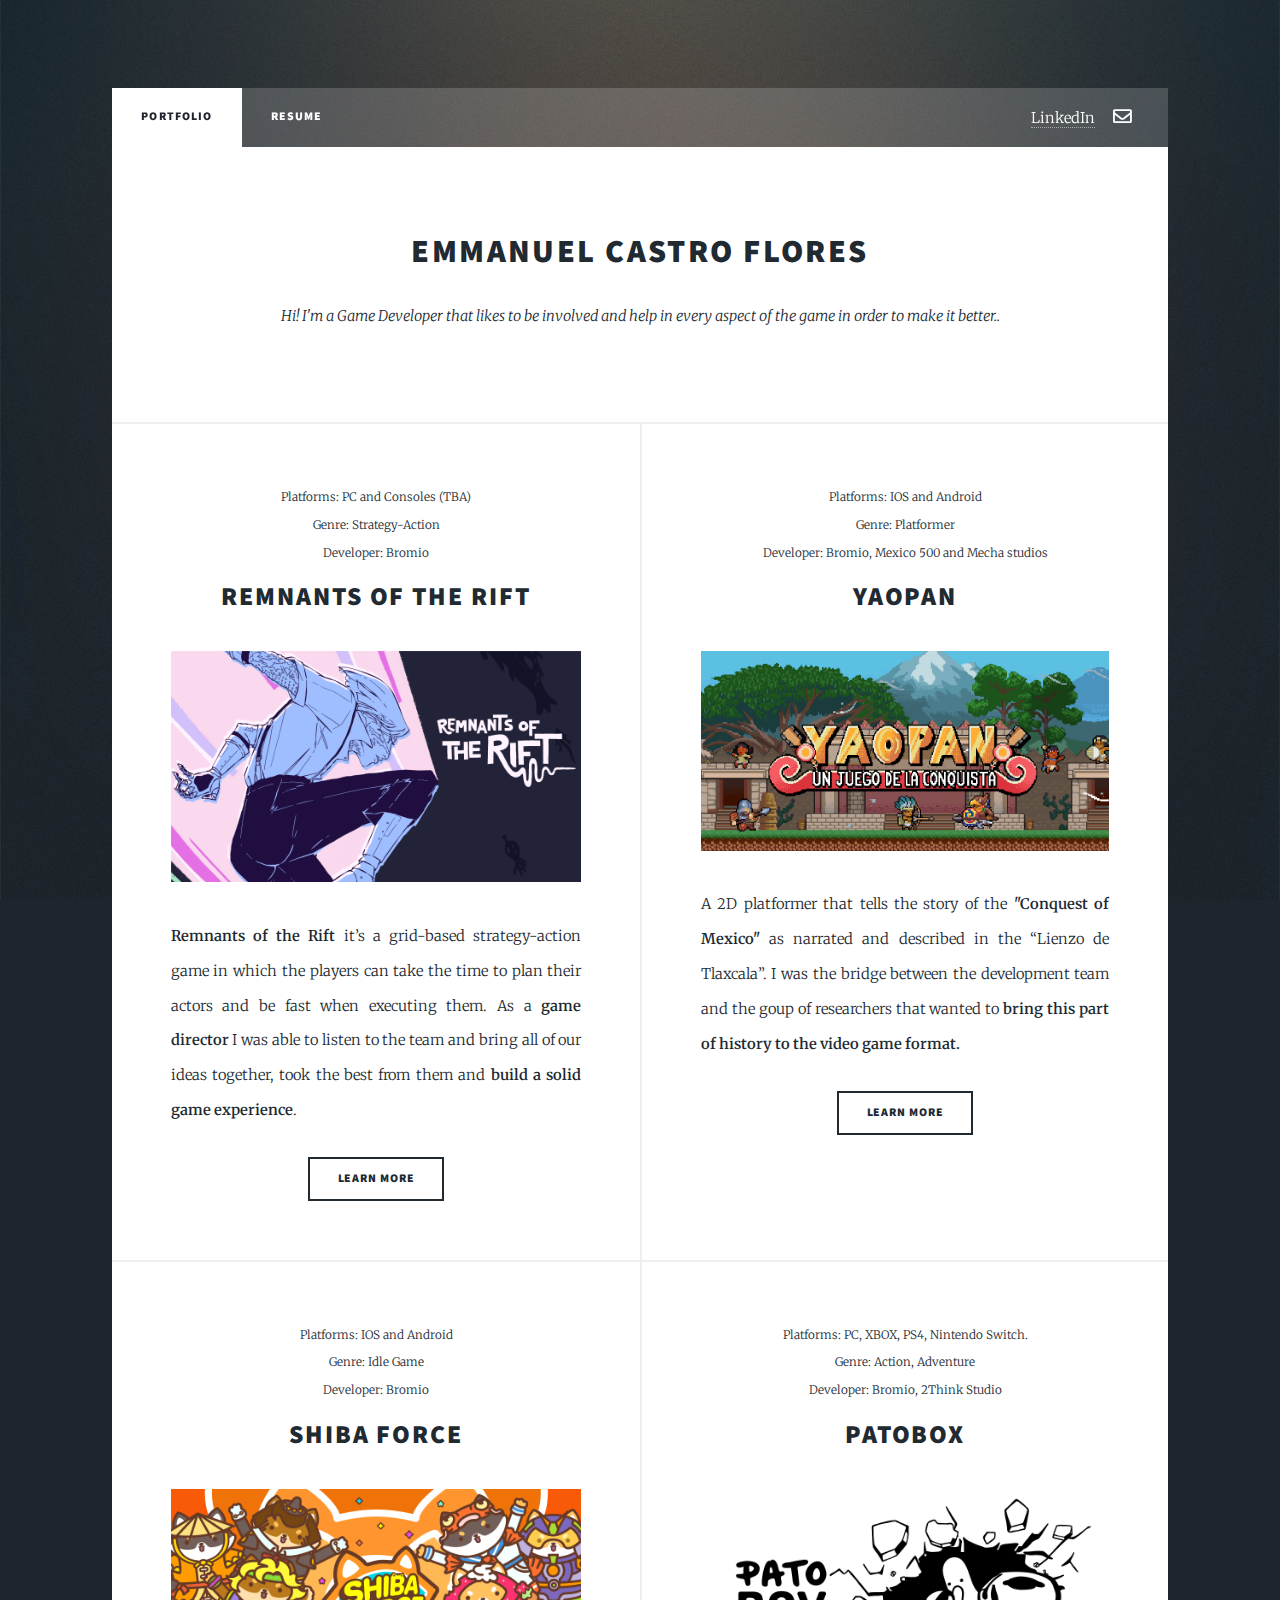
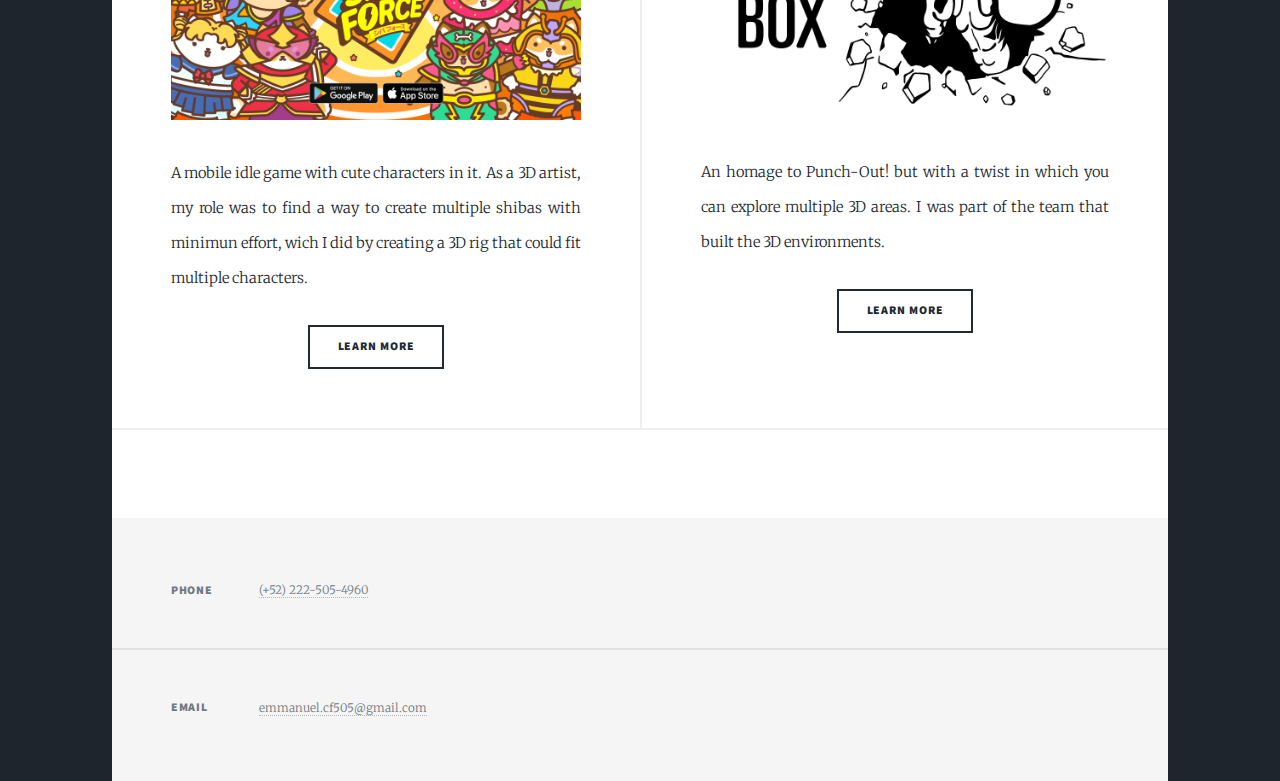
==== commit 11d4d72c: "Add files via upload" ====
--- a/index.html
+++ b/index.html
@@ -6,7 +6,7 @@
 -->
 <html>
 	<head>
-		<title>Massively by HTML5 UP</title>
+		<title>Emmanuel Castro Flores</title>
 		<meta charset="utf-8" />
 		<meta name="viewport" content="width=device-width, initial-scale=1, user-scalable=no" />
 		<link rel="stylesheet" href="assets/css/main.css" />
@@ -26,7 +26,7 @@
 					<nav id="nav">
 						<ul class="links">
 							<li class="active"><a href="index.html">Portfolio</a></li>
-							<li><a href="generic.html">Resume</a></li>
+							<li><a href="resume.html">Resume</a></li>
 						</ul>
 						<ul class="icons">
 							<li><a href="https://www.linkedin.com/in/emmanuel-castro-flores-29677733"class = ><span class="label">LinkedIn</span></a></li>
@@ -124,12 +124,8 @@
 								<h3>Email</h3>
 								<p><a href="mailto:emmanuel.cf505@gmail.com"> emmanuel.cf505@gmail.com</a></p>
 							</section>
+						</section>
 					</footer>
-
-				<!-- Copyright -->
-					<div id="copyright">
-						<ul><li>&copy; Untitled</li><li>Design: <a href="https://html5up.net">HTML5 UP</a></li></ul>
-					</div>
 
 			</div>
 
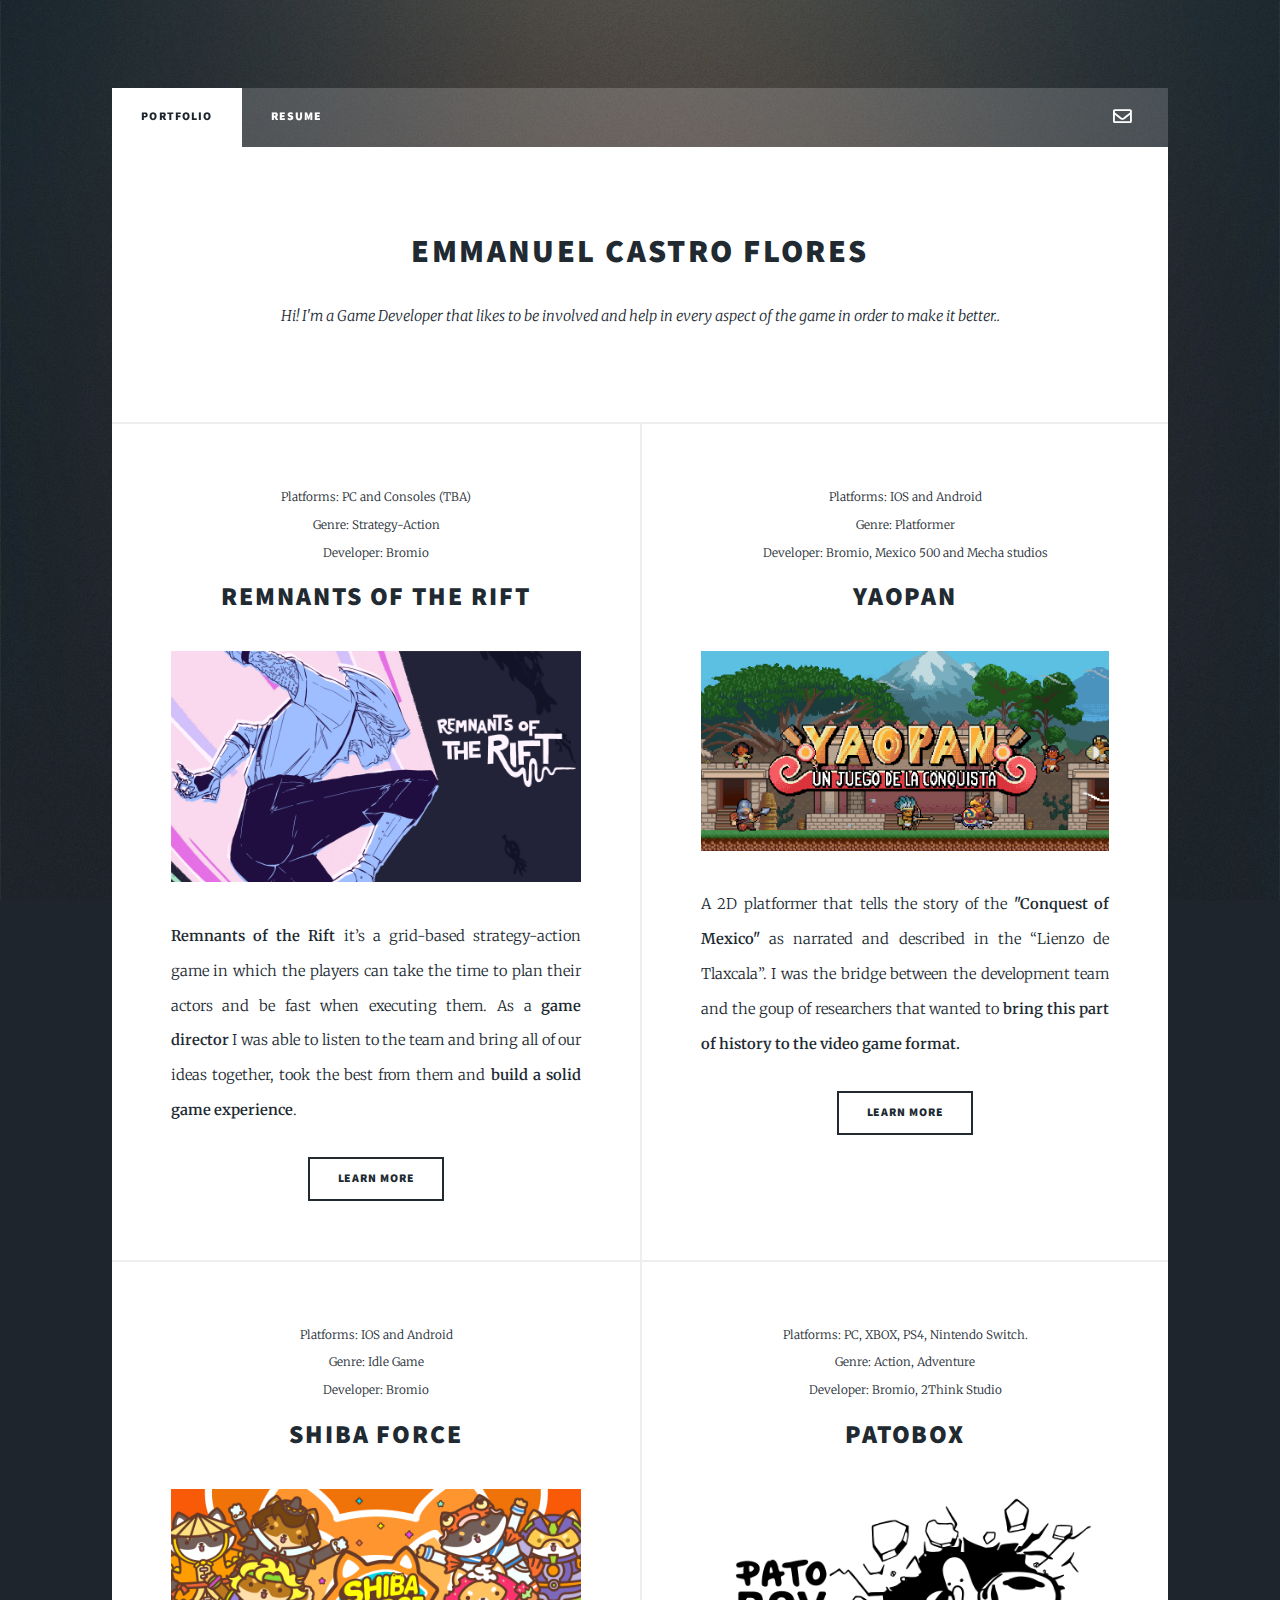
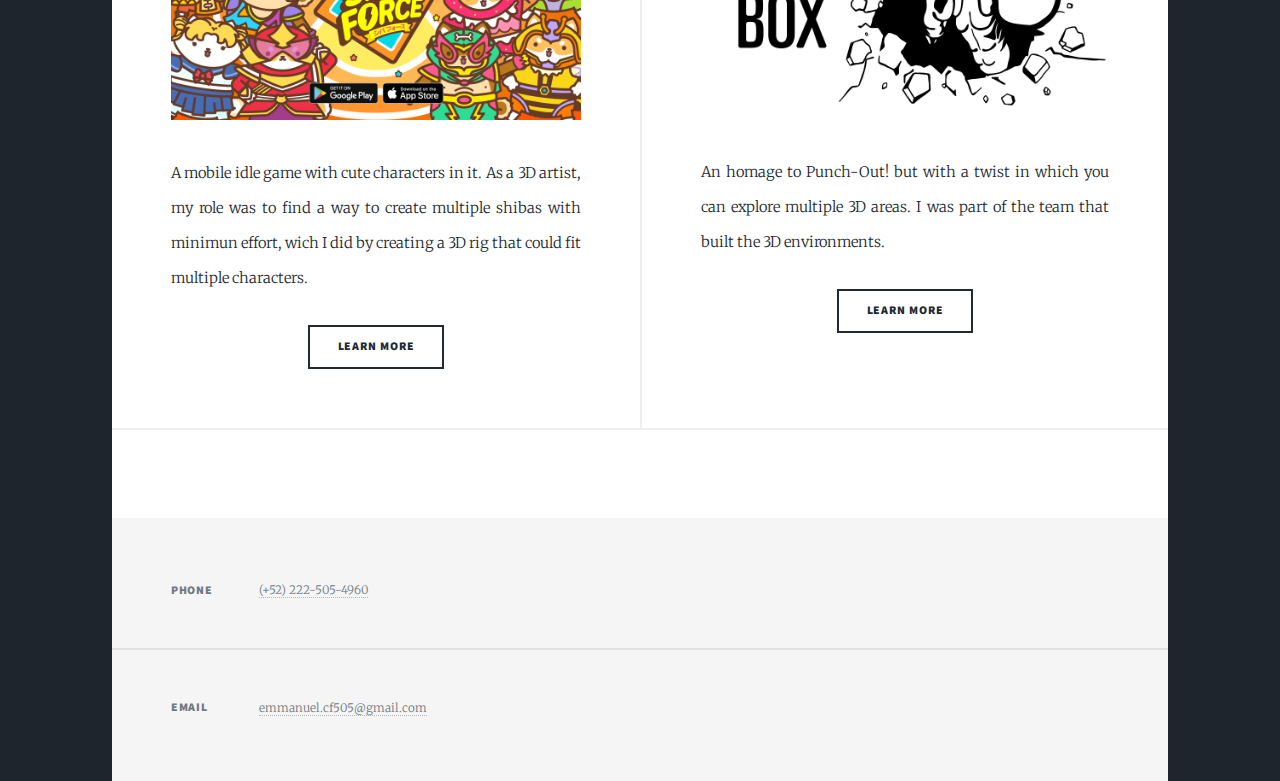
==== commit 9da6abb9: "Add files via upload" ====
--- a/index.html
+++ b/index.html
@@ -29,7 +29,7 @@
 							<li><a href="resume.html">Resume</a></li>
 						</ul>
 						<ul class="icons">
-							<li><a href="https://www.linkedin.com/in/emmanuel-castro-flores-29677733"class = ><span class="label">LinkedIn</span></a></li>
+							<li><a href="https://www.linkedin.com/in/emmanuel-castro-flores-29677733" class = "icon fa-linkedin-in"><span class="label">LinkedIn</span></a></li>
 							<li><a href="mailto:emmanuel.cf505@gmail.com" class =  "icon fa-envelope"><span class="label">Mail</span></a></li>
 						</ul>
 					</nav>
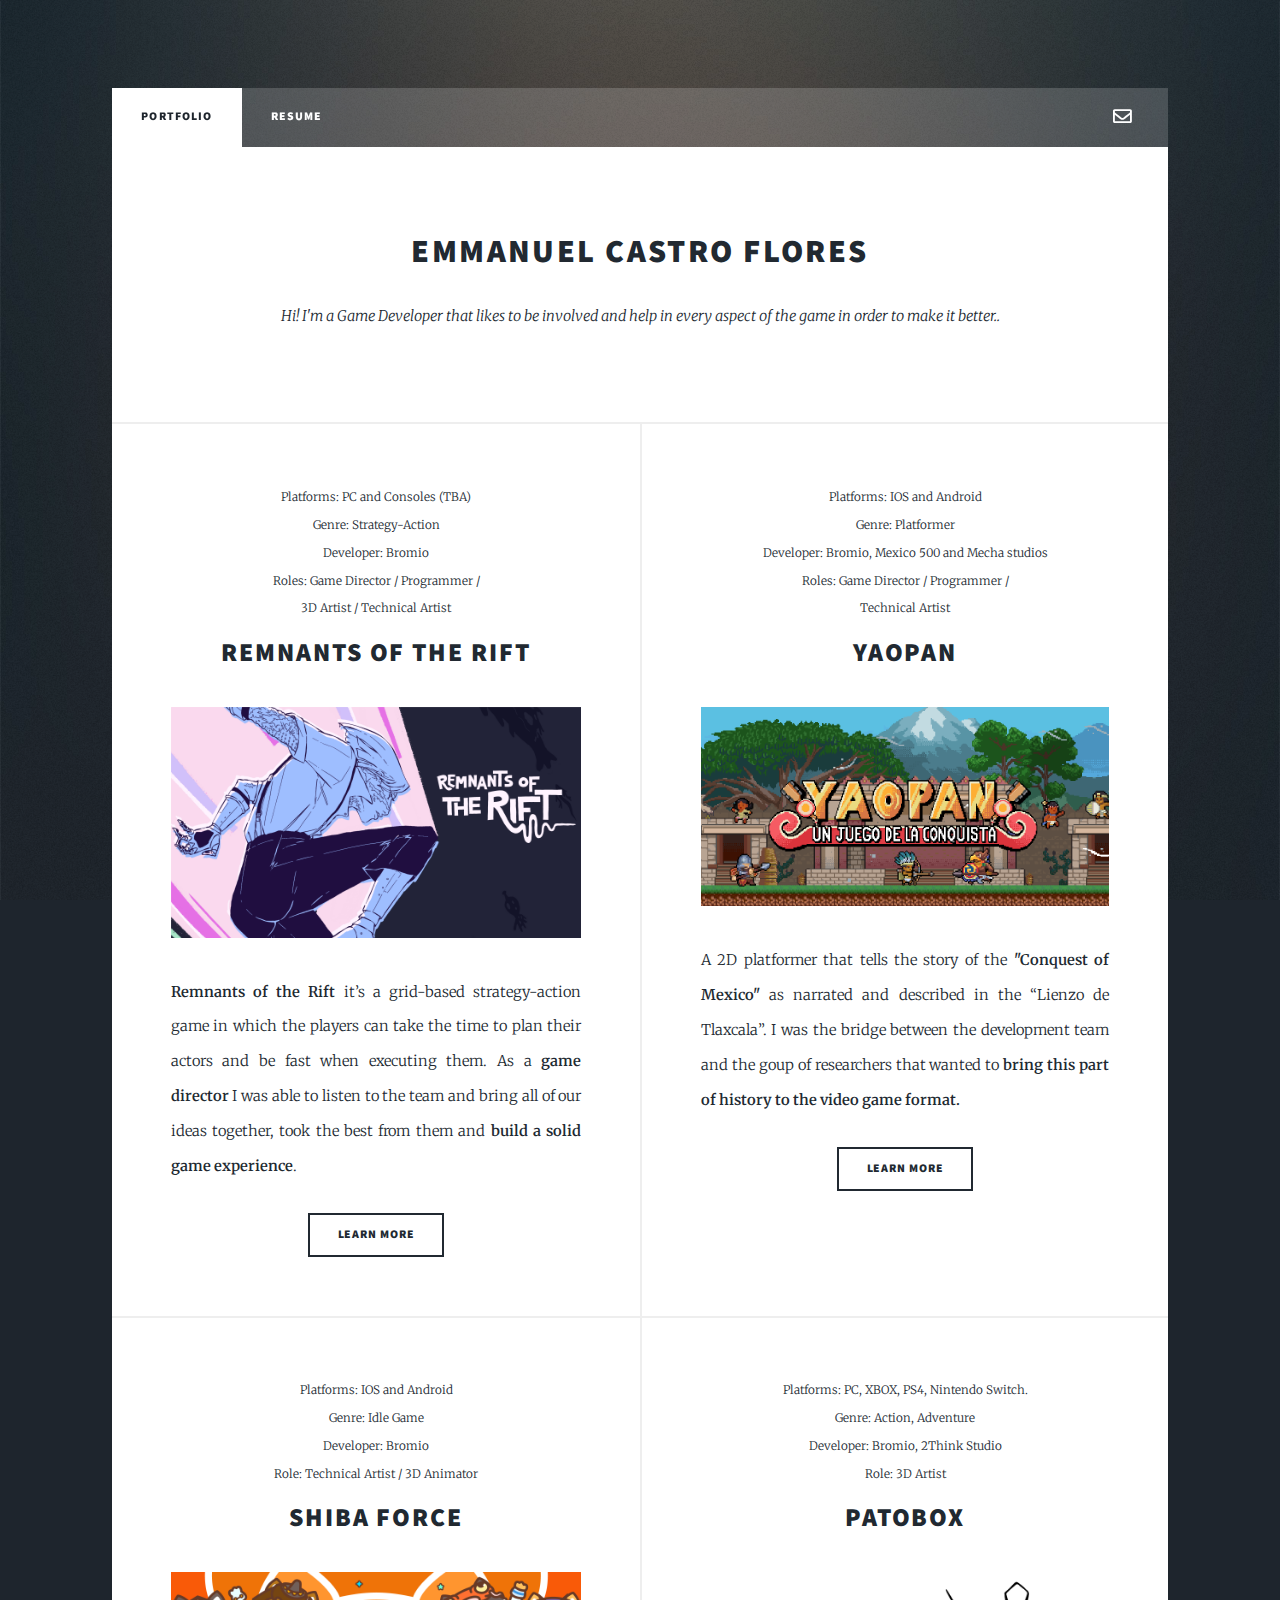
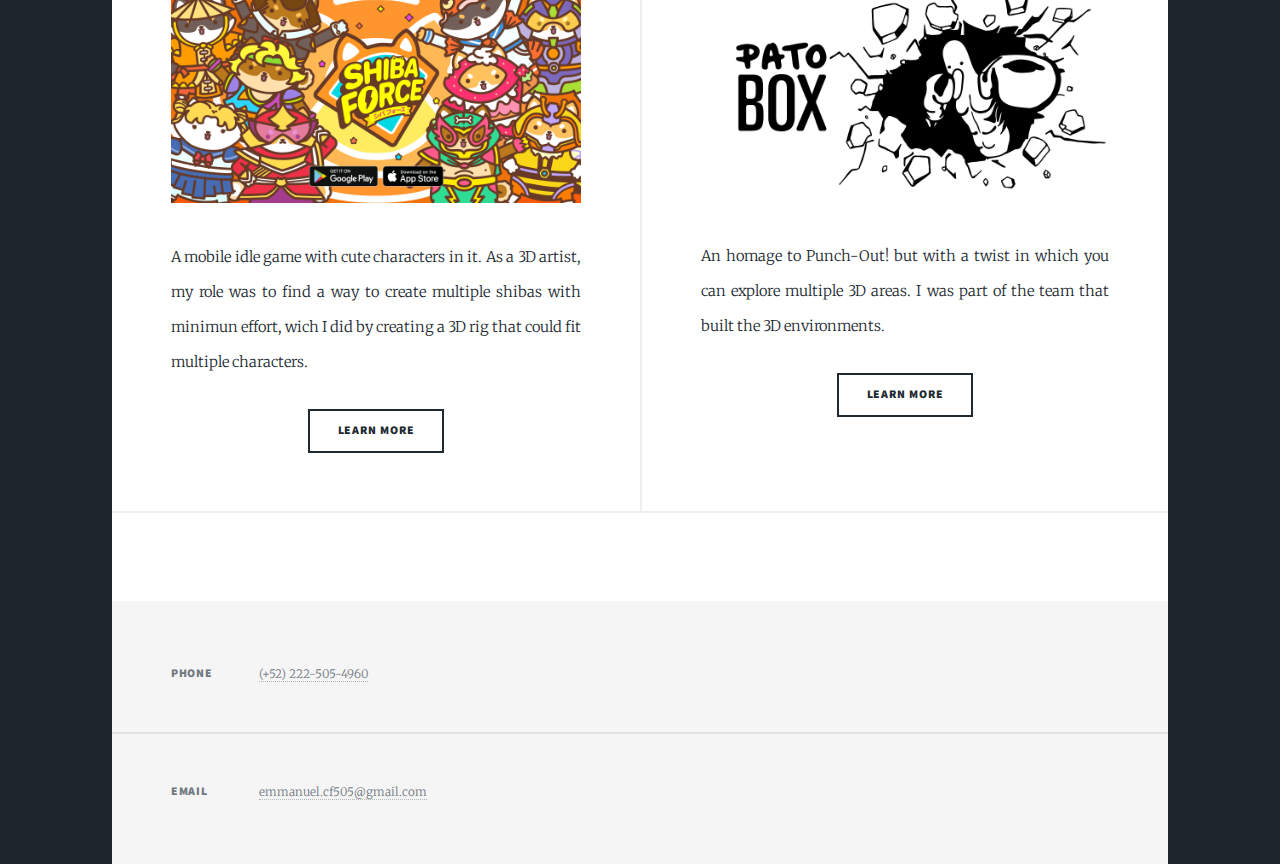
==== commit 22c7e2c9: "Add files via upload" ====
--- a/index.html
+++ b/index.html
@@ -51,7 +51,8 @@
 									<header>
 										<span class="date">Platforms: PC and Consoles (TBA)<br />
 										Genre: Strategy-Action<br />
-											Developer: Bromio</span>
+											Developer: Bromio<br />
+										Roles: Game Director / Programmer / <br /> 3D Artist / Technical Artist </span>
 										<h2><a href="https://store.steampowered.com/app/1656050/Remnants_of_the_Rift/">Remnants of The Rift<br /></a></h2>
 									</header>
 									<a href="https://store.steampowered.com/app/1656050/Remnants_of_the_Rift/" class="image fit"><img src="images/BannerTwitter_HD.png" alt="" /></a>
@@ -65,7 +66,9 @@
 									<header>
 										<span class="date">Platforms: IOS and Android<br />
 										Genre: Platformer<br />
-											Developer: Bromio, Mexico 500 and Mecha studios</span>
+											Developer: Bromio, Mexico 500 and Mecha studios <br />
+										Roles: Game Director / Programmer / 
+											<br> Technical Artist </span>
 										<h2><a href="https://play.google.com/store/apps/details?id=com.Bromio.Yaopan&hl=es_MX&gl=US">Yaopan<br /></a></h2>
 									</header>
 									<a href="https://play.google.com/store/apps/details?id=com.Bromio.Yaopan&hl=es_MX&gl=US" class="image fit"><img src="images/yaopan.png" alt="" /></a>
@@ -80,7 +83,8 @@
 									<header>
 										<span class="date">Platforms: IOS and Android<br />
 										Genre: Idle Game<br />
-											Developer: Bromio</span>
+											Developer: Bromio <br />
+										Role: Technical Artist / 3D Animator</span>
 										<h2><a href="https://www.youtube.com/watch?v=86QSCsn5VqY">Shiba Force<br /></a></h2>
 									</header>
 									<a href="https://www.youtube.com/watch?v=86QSCsn5VqY" class="image fit"><img src="images/shiba-force-thumbnail-trailer (1).png" alt="" /></a>
@@ -95,7 +99,8 @@
 									<header>
 										<span class="date">Platforms: PC, XBOX, PS4, Nintendo Switch.<br />
 										Genre: Action, Adventure<br />
-											Developer: Bromio, 2Think Studio</span>
+											Developer: Bromio, 2Think Studio <br />
+										Role: 3D Artist</span>
 										<h2><a href="https://store.steampowered.com/app/682080/Pato_Box/">Patobox<br /></a></h2>
 									</header>
 									<a href="https://store.steampowered.com/app/682080/Pato_Box/" class="image fit"><img src="images/patobox2.png" alt="" /></a>
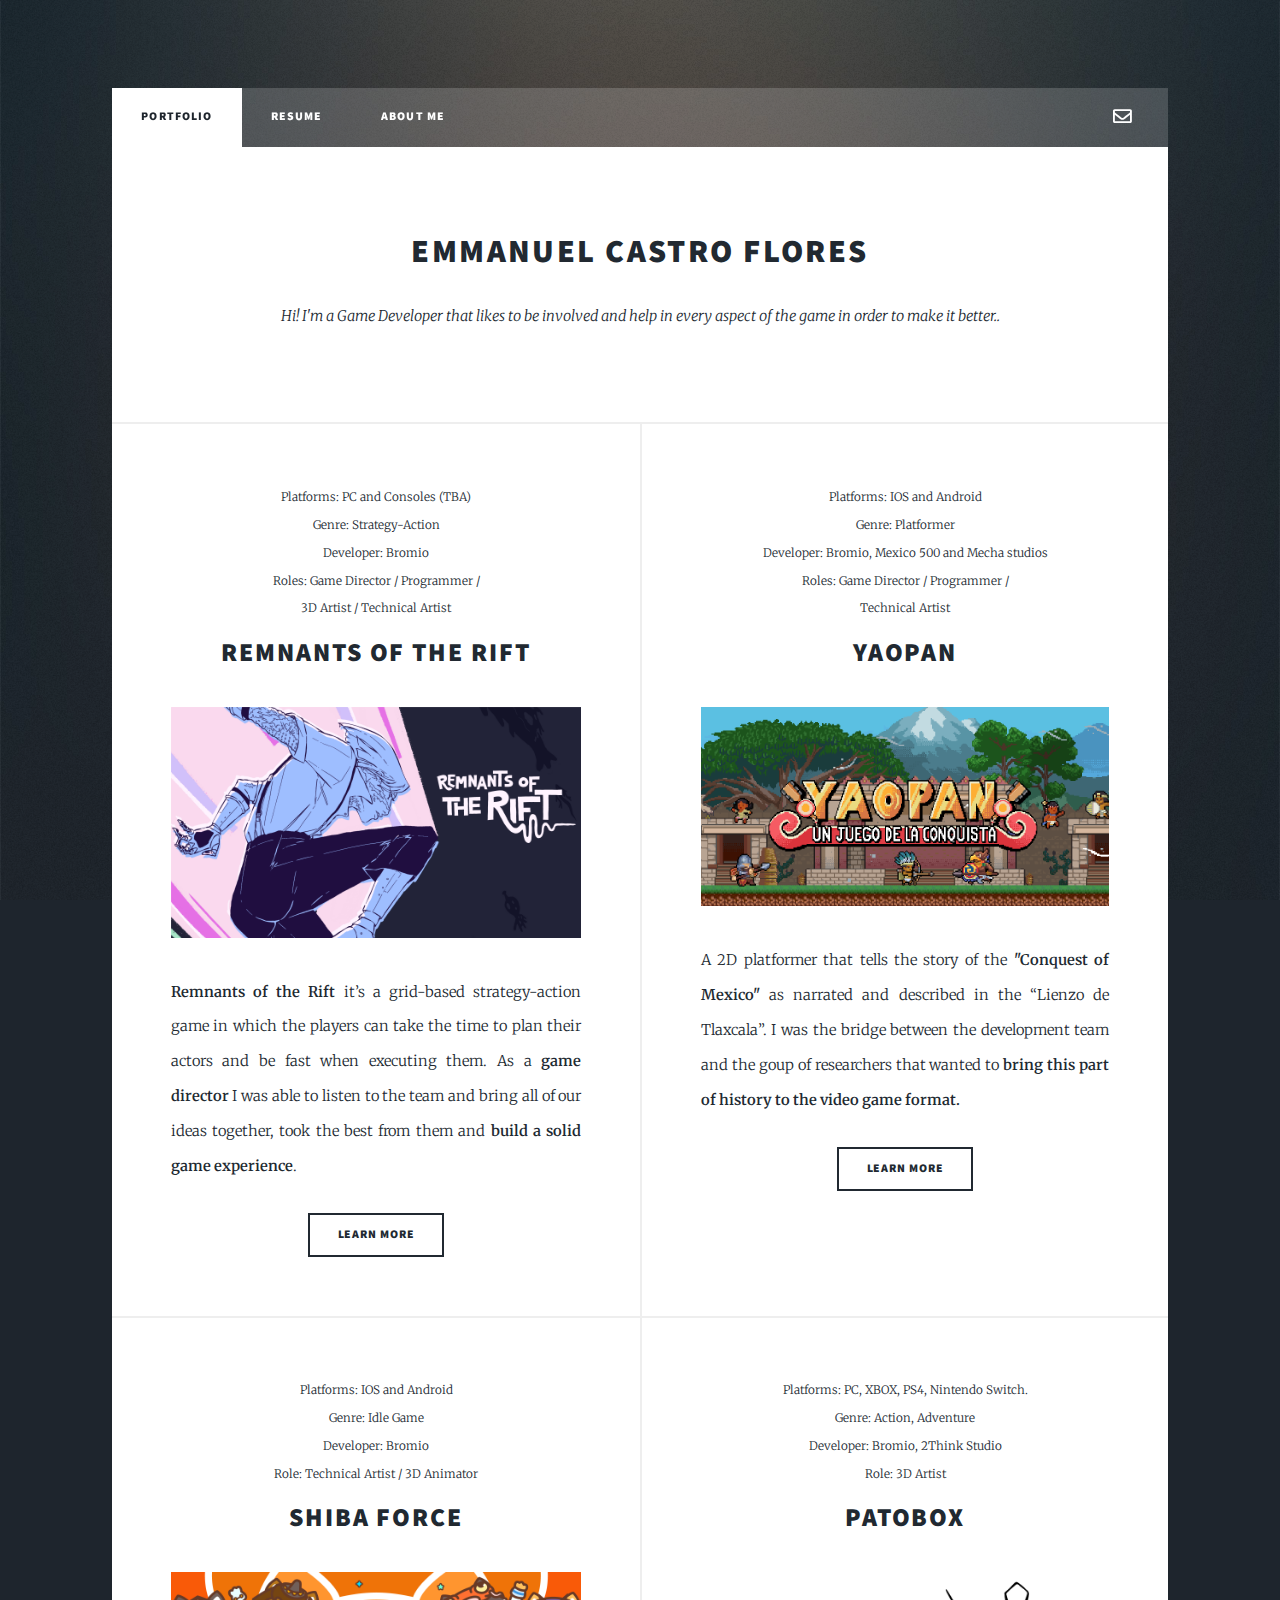
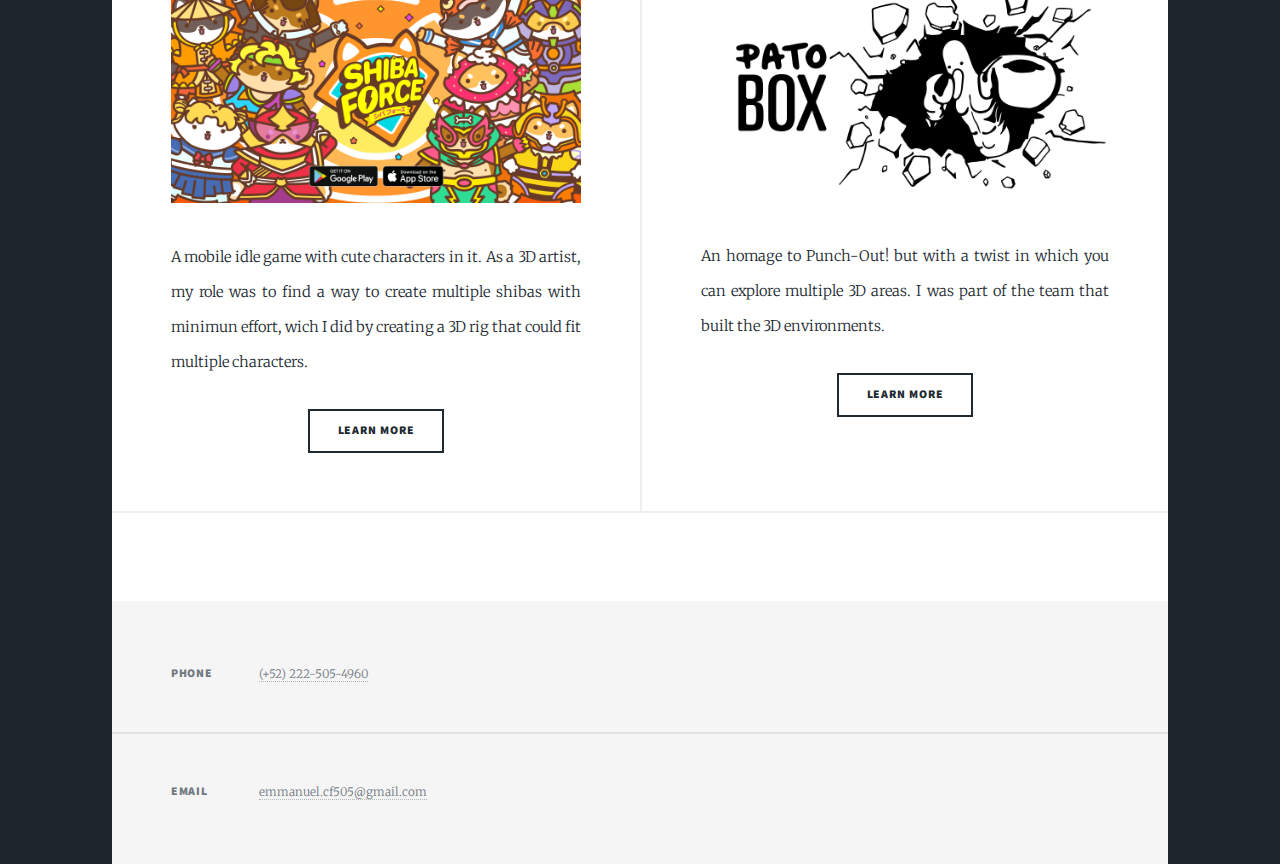
==== commit f7e77bce: "Add files via upload" ====
--- a/index.html
+++ b/index.html
@@ -27,6 +27,7 @@
 						<ul class="links">
 							<li class="active"><a href="index.html">Portfolio</a></li>
 							<li><a href="resume.html">Resume</a></li>
+							<li><a href="aboutMe.html">About me</a></li>
 						</ul>
 						<ul class="icons">
 							<li><a href="https://www.linkedin.com/in/emmanuel-castro-flores-29677733" class = "icon fa-linkedin-in"><span class="label">LinkedIn</span></a></li>
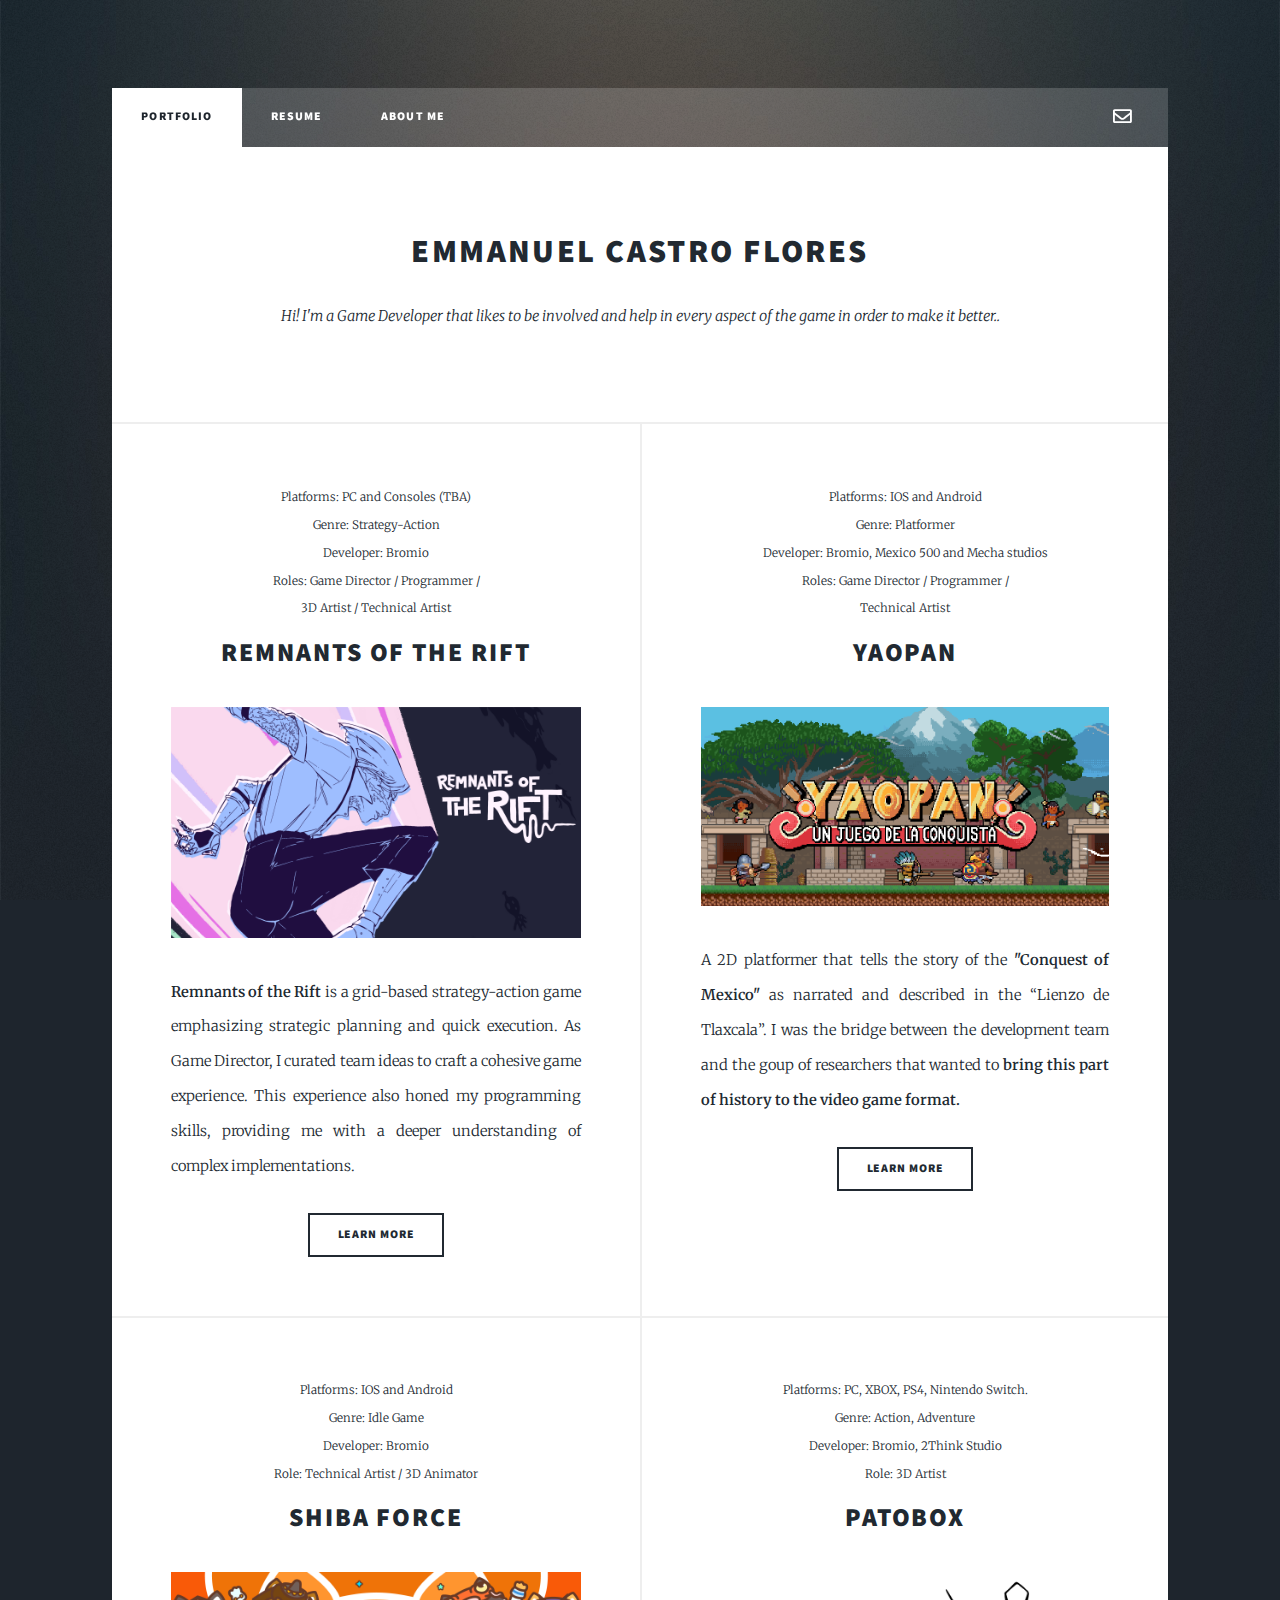
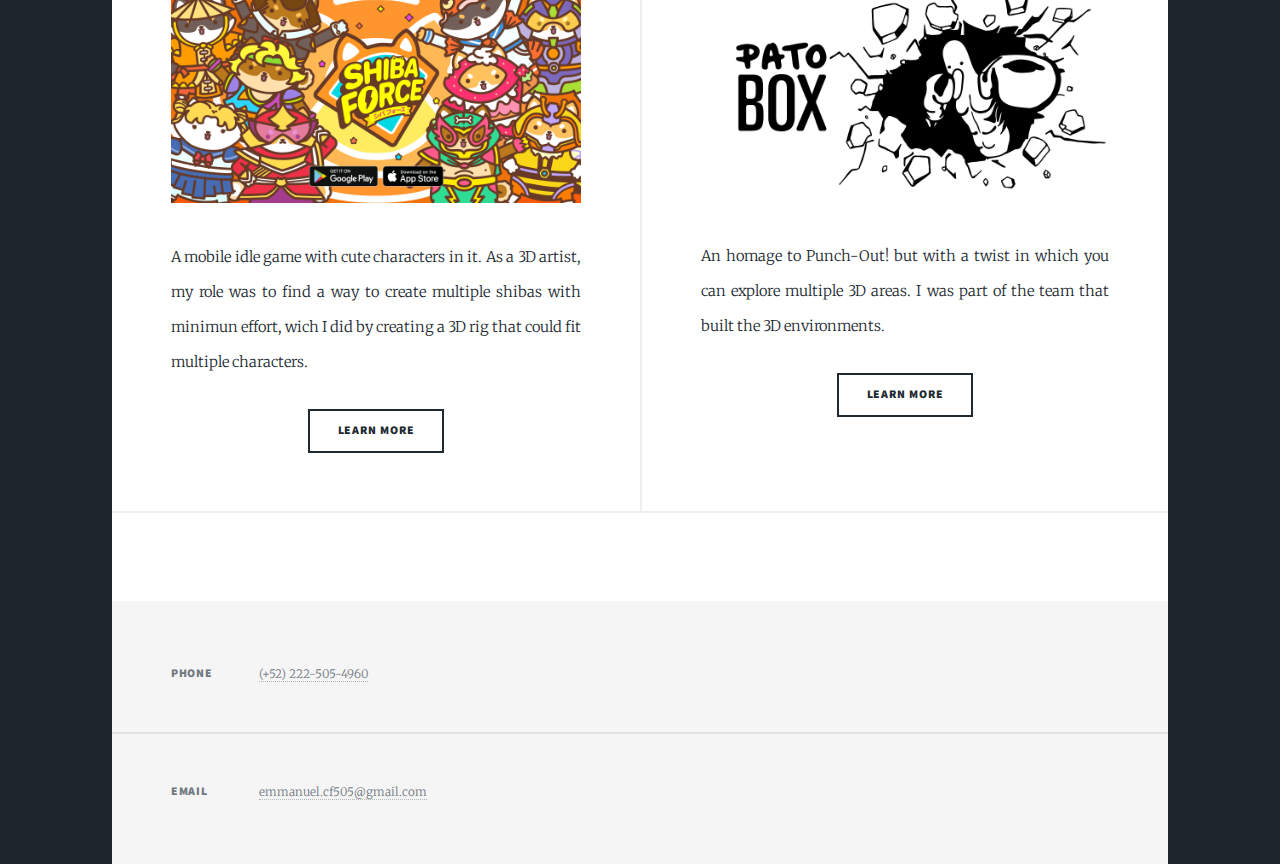
==== commit 0585bc1d: "Add files via upload" ====
--- a/index.html
+++ b/index.html
@@ -57,8 +57,8 @@
 										<h2><a href="https://store.steampowered.com/app/1656050/Remnants_of_the_Rift/">Remnants of The Rift<br /></a></h2>
 									</header>
 									<a href="https://store.steampowered.com/app/1656050/Remnants_of_the_Rift/" class="image fit"><img src="images/BannerTwitter_HD.png" alt="" /></a>
-									<p><b>Remnants of the Rift</b> it’s a grid-based strategy-action game in which the players can take the time to plan their actors and be fast when executing them. 
-										As a <b>game director</b> I was able to listen to the team and bring all of our ideas together, took the best from them and <b>build a solid game experience</b>.</p>
+									<p><b>Remnants of the Rift</b> is a grid-based strategy-action game emphasizing strategic planning and quick execution.
+										As Game Director, I curated team ideas to craft a cohesive game experience. This experience also honed my programming skills, providing me with a deeper understanding of complex implementations.</p>
 									<ul class="actions special">
 										<li><a href="https://store.steampowered.com/app/1656050/Remnants_of_the_Rift/" class="button">Learn More</a></li>
 									</ul>
